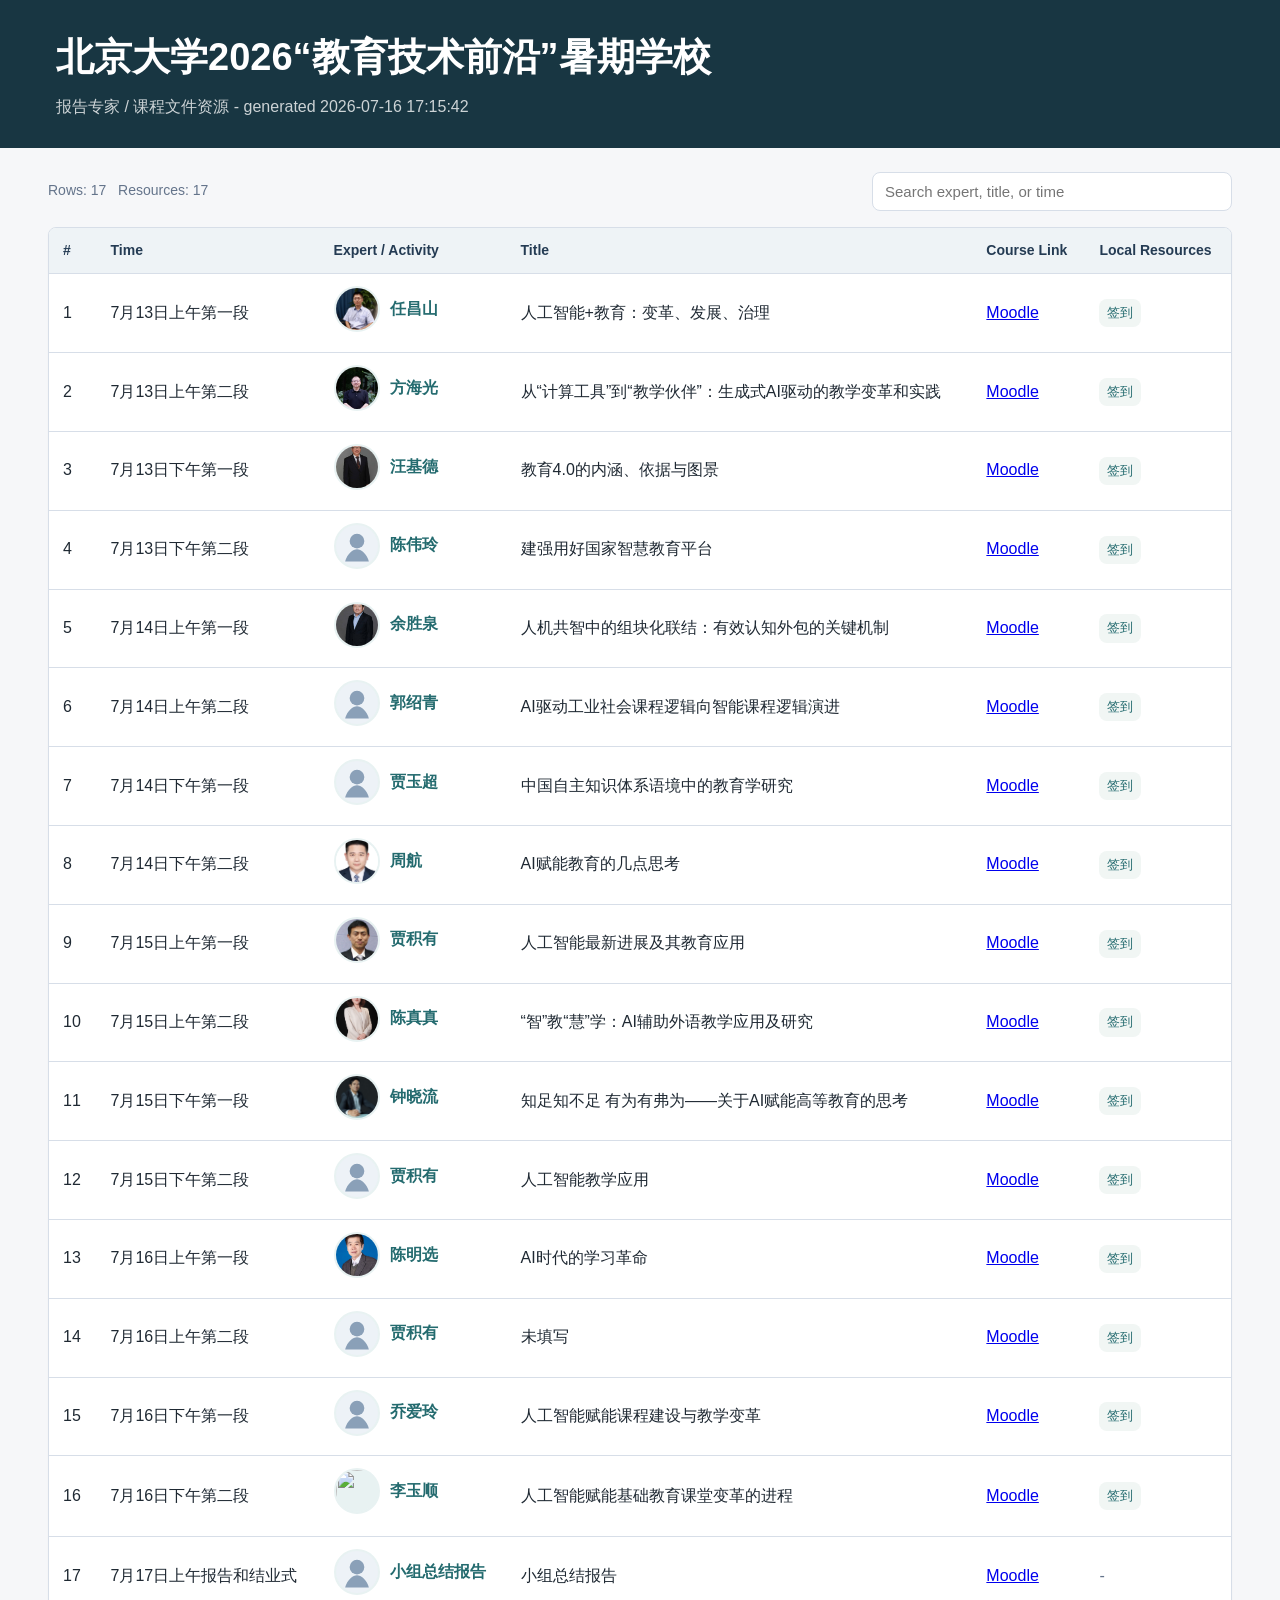
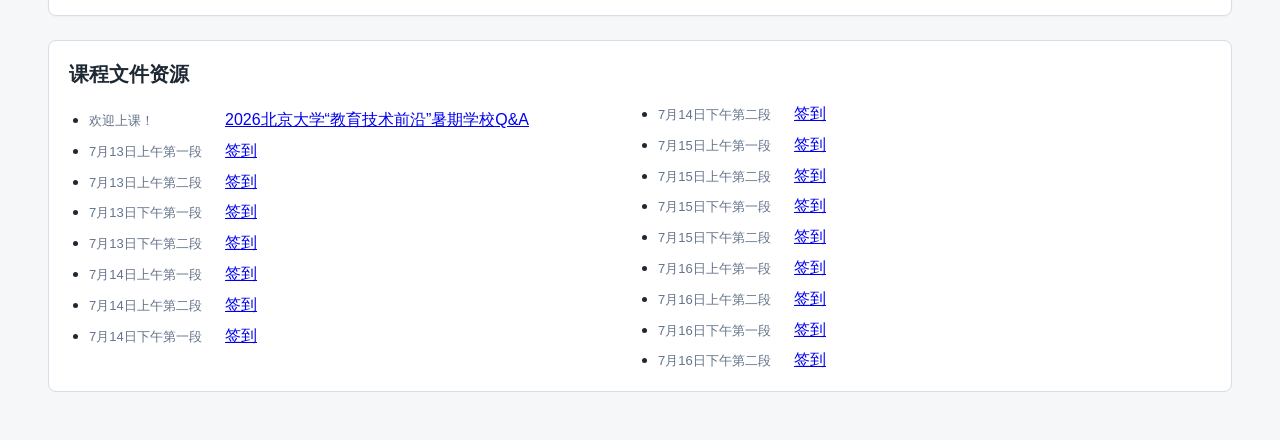
==== 报告时段整理.html @ 2e64af6a "initinit" ====
<!doctype html>
<html lang="zh-CN">
<head>
  <meta charset="utf-8">
  <meta name="viewport" content="width=device-width, initial-scale=1">
  <title>北京大学2026“教育技术前沿”暑期学校 - 报告专家</title>
  <style>
    :root {
      color-scheme: light;
      --bg: #f6f7f9;
      --panel: #ffffff;
      --text: #1f2933;
      --muted: #64748b;
      --line: #d7dee8;
      --accent: #246b6f;
      --accent-2: #8b5e34;
      --soft: #e8f2f2;
      --shadow: 0 16px 40px rgba(31, 41, 51, .12);
    }
    * { box-sizing: border-box; }
    body {
      margin: 0;
      background: var(--bg);
      color: var(--text);
      font-family: "Microsoft YaHei", "PingFang SC", "Segoe UI", Arial, sans-serif;
      line-height: 1.55;
    }
    header {
      background: #183642;
      color: white;
      padding: 28px clamp(18px, 5vw, 56px);
    }
    header h1 {
      margin: 0 0 8px;
      font-size: clamp(24px, 3vw, 38px);
      font-weight: 760;
      letter-spacing: 0;
    }
    header p {
      margin: 0;
      color: rgba(255,255,255,.78);
    }
    main {
      max-width: 1240px;
      margin: 0 auto;
      padding: 24px clamp(14px, 3vw, 28px) 48px;
    }
    .toolbar {
      display: flex;
      gap: 12px;
      align-items: center;
      justify-content: space-between;
      margin-bottom: 16px;
    }
    .summary {
      color: var(--muted);
      font-size: 14px;
    }
    .search {
      width: min(360px, 100%);
      border: 1px solid var(--line);
      border-radius: 8px;
      padding: 10px 12px;
      font-size: 15px;
      background: white;
    }
    .table-wrap {
      overflow-x: auto;
      background: var(--panel);
      border: 1px solid var(--line);
      border-radius: 8px;
      box-shadow: 0 1px 2px rgba(31,41,51,.04);
    }
    table {
      width: 100%;
      border-collapse: collapse;
      min-width: 980px;
    }
    th, td {
      border-bottom: 1px solid var(--line);
      padding: 12px 14px;
      text-align: left;
      vertical-align: middle;
    }
    th {
      background: #eef3f6;
      color: #243b53;
      font-size: 14px;
      font-weight: 700;
      position: sticky;
      top: 0;
      z-index: 1;
    }
    tr:last-child td { border-bottom: 0; }
    .expert-trigger {
      display: inline-flex;
      align-items: center;
      gap: 10px;
      border: 0;
      background: transparent;
      color: var(--accent);
      padding: 0;
      font: inherit;
      font-weight: 700;
      cursor: pointer;
    }
    .expert-trigger:hover span { text-decoration: underline; }
    .avatar {
      width: 46px;
      height: 46px;
      border-radius: 50%;
      object-fit: cover;
      border: 2px solid var(--soft);
      background: var(--soft);
      flex: 0 0 auto;
    }
    .resource-chip {
      display: inline-flex;
      align-items: center;
      min-height: 28px;
      margin: 2px 4px 2px 0;
      padding: 4px 8px;
      border-radius: 8px;
      background: #f1f6f4;
      color: var(--accent);
      text-decoration: none;
      font-size: 13px;
      white-space: nowrap;
    }
    .resource-chip:hover { text-decoration: underline; }
    .muted { color: var(--muted); }
    .resources {
      margin-top: 24px;
      background: var(--panel);
      border: 1px solid var(--line);
      border-radius: 8px;
      padding: 18px 20px;
    }
    .resources h2 {
      margin: 0 0 12px;
      font-size: 20px;
    }
    .resources ul {
      margin: 0;
      padding-left: 20px;
      columns: 2;
    }
    .resources li {
      break-inside: avoid;
      margin: 6px 0;
    }
    .resource-meta {
      display: inline-block;
      min-width: 128px;
      color: var(--muted);
      font-size: 13px;
      margin-right: 8px;
    }
    .resource-error {
      color: #b42318;
      margin-left: 8px;
      font-size: 12px;
    }
    .modal-backdrop {
      position: fixed;
      inset: 0;
      display: none;
      align-items: center;
      justify-content: center;
      padding: 20px;
      background: rgba(15, 23, 42, .5);
      z-index: 10;
    }
    .modal-backdrop.open { display: flex; }
    .modal {
      width: min(760px, 100%);
      max-height: min(760px, 90vh);
      overflow: auto;
      background: white;
      border-radius: 8px;
      box-shadow: var(--shadow);
    }
    .modal-head {
      display: flex;
      gap: 16px;
      align-items: center;
      padding: 20px;
      border-bottom: 1px solid var(--line);
    }
    .modal-head img {
      width: 88px;
      height: 88px;
      border-radius: 50%;
      object-fit: cover;
      background: var(--soft);
    }
    .modal-head h2 {
      margin: 0 0 4px;
      font-size: 24px;
    }
    .modal-head p {
      margin: 0;
      color: var(--muted);
    }
    .modal-body {
      padding: 20px;
    }
    .modal-body h3 {
      margin: 0 0 8px;
      font-size: 18px;
      color: var(--accent-2);
    }
    .modal-body p {
      margin: 0 0 14px;
      white-space: pre-wrap;
    }
    .close-btn {
      margin-left: auto;
      width: 38px;
      height: 38px;
      border: 1px solid var(--line);
      border-radius: 8px;
      background: white;
      cursor: pointer;
      font-size: 22px;
      line-height: 1;
    }
    @media (max-width: 760px) {
      .toolbar { align-items: stretch; flex-direction: column; }
      .resources ul { columns: 1; }
      .modal-head { align-items: flex-start; }
    }
  </style>
</head>
<body>
  <header>
    <h1>北京大学2026“教育技术前沿”暑期学校</h1>
    <p>报告专家 / 课程文件资源 - generated 2026-07-16 17:15:42</p>
  </header>
  <main>
    <div class="toolbar">
      <div class="summary">Rows: 17 &nbsp; Resources: 17</div>
      <input id="search" class="search" type="search" placeholder="Search expert, title, or time">
    </div>
    <div class="table-wrap">
      <table id="report-table">
        <thead>
          <tr>
            <th>#</th>
            <th>Time</th>
            <th>Expert / Activity</th>
            <th>Title</th>
            <th>Course Link</th>
            <th>Local Resources</th>
          </tr>
        </thead>
        <tbody>
<tr class="report-row">
<td>1</td>
<td>7月13日上午第一段</td>
<td><button class="expert-trigger" type="button" data-expert-id="row-1"><img class="avatar" src="assets/experts/expert-01-_(1).jpg" alt=""><span>任昌山</span></button></td>
<td>人工智能+教育：变革、发展、治理</td>
<td><a href="https://class.csiec.com/mod/page/view.php?id=535" target="_blank" rel="noreferrer">Moodle</a></td>
<td><a class="resource-chip" href="assets/resources/resource-586-%E7%AD%BE%E5%88%B0.png" download>签到</a></td>
</tr>
<tr class="report-row">
<td>2</td>
<td>7月13日上午第二段</td>
<td><button class="expert-trigger" type="button" data-expert-id="row-2"><img class="avatar" src="assets/experts/expert-02-_(1).jpg" alt=""><span>方海光</span></button></td>
<td>从“计算工具”到“教学伙伴”：生成式AI驱动的教学变革和实践</td>
<td><a href="https://class.csiec.com/mod/page/view.php?id=570" target="_blank" rel="noreferrer">Moodle</a></td>
<td><a class="resource-chip" href="assets/resources/resource-587-%E7%AD%BE%E5%88%B0.png" download>签到</a></td>
</tr>
<tr class="report-row">
<td>3</td>
<td>7月13日下午第一段</td>
<td><button class="expert-trigger" type="button" data-expert-id="row-3"><img class="avatar" src="assets/experts/expert-03-1.jpg" alt=""><span>汪基德</span></button></td>
<td>教育4.0的内涵、依据与图景</td>
<td><a href="https://class.csiec.com/mod/page/view.php?id=571" target="_blank" rel="noreferrer">Moodle</a></td>
<td><a class="resource-chip" href="assets/resources/resource-588-%E7%AD%BE%E5%88%B0.png" download>签到</a></td>
</tr>
<tr class="report-row">
<td>4</td>
<td>7月13日下午第二段</td>
<td><button class="expert-trigger" type="button" data-expert-id="row-4"><img class="avatar" src="assets/experts/placeholder.svg" alt=""><span>陈伟玲</span></button></td>
<td>建强用好国家智慧教育平台</td>
<td><a href="https://class.csiec.com/mod/page/view.php?id=572" target="_blank" rel="noreferrer">Moodle</a></td>
<td><a class="resource-chip" href="assets/resources/resource-589-%E7%AD%BE%E5%88%B0.png" download>签到</a></td>
</tr>
<tr class="report-row">
<td>5</td>
<td>7月14日上午第一段</td>
<td><button class="expert-trigger" type="button" data-expert-id="row-5"><img class="avatar" src="assets/experts/expert-05-_(1).jpg" alt=""><span>余胜泉</span></button></td>
<td>人机共智中的组块化联结：有效认知外包的关键机制</td>
<td><a href="https://class.csiec.com/mod/page/view.php?id=573" target="_blank" rel="noreferrer">Moodle</a></td>
<td><a class="resource-chip" href="assets/resources/resource-590-%E7%AD%BE%E5%88%B0.png" download>签到</a></td>
</tr>
<tr class="report-row">
<td>6</td>
<td>7月14日上午第二段</td>
<td><button class="expert-trigger" type="button" data-expert-id="row-6"><img class="avatar" src="assets/experts/placeholder.svg" alt=""><span>郭绍青</span></button></td>
<td>AI驱动工业社会课程逻辑向智能课程逻辑演进</td>
<td><a href="https://class.csiec.com/mod/page/view.php?id=574" target="_blank" rel="noreferrer">Moodle</a></td>
<td><a class="resource-chip" href="assets/resources/resource-591-%E7%AD%BE%E5%88%B0.png" download>签到</a></td>
</tr>
<tr class="report-row">
<td>7</td>
<td>7月14日下午第一段</td>
<td><button class="expert-trigger" type="button" data-expert-id="row-7"><img class="avatar" src="assets/experts/placeholder.svg" alt=""><span>贾玉超</span></button></td>
<td>中国自主知识体系语境中的教育学研究</td>
<td><a href="https://class.csiec.com/mod/page/view.php?id=575" target="_blank" rel="noreferrer">Moodle</a></td>
<td><a class="resource-chip" href="assets/resources/resource-592-%E7%AD%BE%E5%88%B0.png" download>签到</a></td>
</tr>
<tr class="report-row">
<td>8</td>
<td>7月14日下午第二段</td>
<td><button class="expert-trigger" type="button" data-expert-id="row-8"><img class="avatar" src="assets/experts/expert-08-_(1).jpg" alt=""><span>周航</span></button></td>
<td>AI赋能教育的几点思考</td>
<td><a href="https://class.csiec.com/mod/page/view.php?id=576" target="_blank" rel="noreferrer">Moodle</a></td>
<td><a class="resource-chip" href="assets/resources/resource-593-%E7%AD%BE%E5%88%B0.png" download>签到</a></td>
</tr>
<tr class="report-row">
<td>9</td>
<td>7月15日上午第一段</td>
<td><button class="expert-trigger" type="button" data-expert-id="row-9"><img class="avatar" src="assets/experts/expert-09-JiaJiyou2006.jpg" alt=""><span>贾积有</span></button></td>
<td>人工智能最新进展及其教育应用</td>
<td><a href="https://class.csiec.com/mod/page/view.php?id=577" target="_blank" rel="noreferrer">Moodle</a></td>
<td><a class="resource-chip" href="assets/resources/resource-594-%E7%AD%BE%E5%88%B0.png" download>签到</a></td>
</tr>
<tr class="report-row">
<td>10</td>
<td>7月15日上午第二段</td>
<td><button class="expert-trigger" type="button" data-expert-id="row-10"><img class="avatar" src="assets/experts/expert-10-_20260710192331_18922_159_(1).png" alt=""><span>陈真真</span></button></td>
<td>“智”教“慧”学：AI辅助外语教学应用及研究</td>
<td><a href="https://class.csiec.com/mod/page/view.php?id=578" target="_blank" rel="noreferrer">Moodle</a></td>
<td><a class="resource-chip" href="assets/resources/resource-595-%E7%AD%BE%E5%88%B0.png" download>签到</a></td>
</tr>
<tr class="report-row">
<td>11</td>
<td>7月15日下午第一段</td>
<td><button class="expert-trigger" type="button" data-expert-id="row-11"><img class="avatar" src="assets/experts/expert-11-_(1).jpg" alt=""><span>钟晓流</span></button></td>
<td>知足知不足 有为有弗为——关于AI赋能高等教育的思考</td>
<td><a href="https://class.csiec.com/mod/page/view.php?id=584" target="_blank" rel="noreferrer">Moodle</a></td>
<td><a class="resource-chip" href="assets/resources/resource-596-%E7%AD%BE%E5%88%B0.png" download>签到</a></td>
</tr>
<tr class="report-row">
<td>12</td>
<td>7月15日下午第二段</td>
<td><button class="expert-trigger" type="button" data-expert-id="row-12"><img class="avatar" src="assets/experts/placeholder.svg" alt=""><span>贾积有</span></button></td>
<td>人工智能教学应用</td>
<td><a href="https://class.csiec.com/mod/page/view.php?id=583" target="_blank" rel="noreferrer">Moodle</a></td>
<td><a class="resource-chip" href="assets/resources/resource-597-%E7%AD%BE%E5%88%B0.png" download>签到</a></td>
</tr>
<tr class="report-row">
<td>13</td>
<td>7月16日上午第一段</td>
<td><button class="expert-trigger" type="button" data-expert-id="row-13"><img class="avatar" src="assets/experts/expert-13-_(1).png" alt=""><span>陈明选</span></button></td>
<td>AI时代的学习革命</td>
<td><a href="https://class.csiec.com/mod/page/view.php?id=579" target="_blank" rel="noreferrer">Moodle</a></td>
<td><a class="resource-chip" href="assets/resources/resource-598-%E7%AD%BE%E5%88%B0.png" download>签到</a></td>
</tr>
<tr class="report-row">
<td>14</td>
<td>7月16日上午第二段</td>
<td><button class="expert-trigger" type="button" data-expert-id="row-14"><img class="avatar" src="assets/experts/placeholder.svg" alt=""><span>贾积有</span></button></td>
<td>未填写</td>
<td><a href="https://class.csiec.com/mod/page/view.php?id=582" target="_blank" rel="noreferrer">Moodle</a></td>
<td><a class="resource-chip" href="assets/resources/resource-599-%E7%AD%BE%E5%88%B0.png" download>签到</a></td>
</tr>
<tr class="report-row">
<td>15</td>
<td>7月16日下午第一段</td>
<td><button class="expert-trigger" type="button" data-expert-id="row-15"><img class="avatar" src="assets/experts/placeholder.svg" alt=""><span>乔爱玲</span></button></td>
<td>人工智能赋能课程建设与教学变革</td>
<td><a href="https://class.csiec.com/mod/page/view.php?id=581" target="_blank" rel="noreferrer">Moodle</a></td>
<td><a class="resource-chip" href="assets/resources/resource-600-%E7%AD%BE%E5%88%B0.png" download>签到</a></td>
</tr>
<tr class="report-row">
<td>16</td>
<td>7月16日下午第二段</td>
<td><button class="expert-trigger" type="button" data-expert-id="row-16"><img class="avatar" src="assets/experts/expert-16-_(1).jpg" alt=""><span>李玉顺</span></button></td>
<td>人工智能赋能基础教育课堂变革的进程</td>
<td><a href="https://class.csiec.com/mod/page/view.php?id=580" target="_blank" rel="noreferrer">Moodle</a></td>
<td><a class="resource-chip" href="assets/resources/resource-601-%E7%AD%BE%E5%88%B0.png" download>签到</a></td>
</tr>
<tr class="report-row">
<td>17</td>
<td>7月17日上午报告和结业式</td>
<td><button class="expert-trigger" type="button" data-expert-id="row-17"><img class="avatar" src="assets/experts/placeholder.svg" alt=""><span>小组总结报告</span></button></td>
<td>小组总结报告</td>
<td><a href="https://class.csiec.com/mod/forum/view.php?id=622" target="_blank" rel="noreferrer">Moodle</a></td>
<td><span class="muted">-</span></td>
</tr>

        </tbody>
      </table>
    </div>
    <section class="resources">
      <h2>课程文件资源</h2>
      <ul>
<li>
<span class="resource-meta">欢迎上课！</span><a href="assets/resources/resource-614-2026%E5%8C%97%E4%BA%AC%E5%A4%A7%E5%AD%A6%E2%80%9C%E6%95%99%E8%82%B2%E6%8A%80%E6%9C%AF%E5%89%8D%E6%B2%BF%E2%80%9D%E6%9A%91%E6%9C%9F%E5%AD%A6%E6%A0%A1QA.pdf" download>2026北京大学“教育技术前沿”暑期学校Q&amp;A</a></li>
<li>
<span class="resource-meta">7月13日上午第一段</span><a href="assets/resources/resource-586-%E7%AD%BE%E5%88%B0.png" download>签到</a></li>
<li>
<span class="resource-meta">7月13日上午第二段</span><a href="assets/resources/resource-587-%E7%AD%BE%E5%88%B0.png" download>签到</a></li>
<li>
<span class="resource-meta">7月13日下午第一段</span><a href="assets/resources/resource-588-%E7%AD%BE%E5%88%B0.png" download>签到</a></li>
<li>
<span class="resource-meta">7月13日下午第二段</span><a href="assets/resources/resource-589-%E7%AD%BE%E5%88%B0.png" download>签到</a></li>
<li>
<span class="resource-meta">7月14日上午第一段</span><a href="assets/resources/resource-590-%E7%AD%BE%E5%88%B0.png" download>签到</a></li>
<li>
<span class="resource-meta">7月14日上午第二段</span><a href="assets/resources/resource-591-%E7%AD%BE%E5%88%B0.png" download>签到</a></li>
<li>
<span class="resource-meta">7月14日下午第一段</span><a href="assets/resources/resource-592-%E7%AD%BE%E5%88%B0.png" download>签到</a></li>
<li>
<span class="resource-meta">7月14日下午第二段</span><a href="assets/resources/resource-593-%E7%AD%BE%E5%88%B0.png" download>签到</a></li>
<li>
<span class="resource-meta">7月15日上午第一段</span><a href="assets/resources/resource-594-%E7%AD%BE%E5%88%B0.png" download>签到</a></li>
<li>
<span class="resource-meta">7月15日上午第二段</span><a href="assets/resources/resource-595-%E7%AD%BE%E5%88%B0.png" download>签到</a></li>
<li>
<span class="resource-meta">7月15日下午第一段</span><a href="assets/resources/resource-596-%E7%AD%BE%E5%88%B0.png" download>签到</a></li>
<li>
<span class="resource-meta">7月15日下午第二段</span><a href="assets/resources/resource-597-%E7%AD%BE%E5%88%B0.png" download>签到</a></li>
<li>
<span class="resource-meta">7月16日上午第一段</span><a href="assets/resources/resource-598-%E7%AD%BE%E5%88%B0.png" download>签到</a></li>
<li>
<span class="resource-meta">7月16日上午第二段</span><a href="assets/resources/resource-599-%E7%AD%BE%E5%88%B0.png" download>签到</a></li>
<li>
<span class="resource-meta">7月16日下午第一段</span><a href="assets/resources/resource-600-%E7%AD%BE%E5%88%B0.png" download>签到</a></li>
<li>
<span class="resource-meta">7月16日下午第二段</span><a href="assets/resources/resource-601-%E7%AD%BE%E5%88%B0.png" download>签到</a></li>

      </ul>
    </section>
  </main>

  <div id="modal-backdrop" class="modal-backdrop" role="dialog" aria-modal="true" aria-labelledby="modal-name">
    <article class="modal">
      <div class="modal-head">
        <img id="modal-image" src="assets/experts/placeholder.svg" alt="">
        <div>
          <h2 id="modal-name"></h2>
          <p id="modal-time"></p>
        </div>
        <button id="modal-close" class="close-btn" type="button" aria-label="Close">&times;</button>
      </div>
      <div class="modal-body">
        <h3 id="modal-title"></h3>
        <h3>专家简介</h3>
        <p id="modal-intro"></p>
        <p><a id="modal-link" href="#" target="_blank" rel="noreferrer">Open in Moodle</a></p>
      </div>
    </article>
  </div>

  <script id="profiles-data" type="application/json">
{
    "row-17":  {
                   "expert":  "小组总结报告",
                   "title":  "小组总结报告",
                   "timeSlot":  "7月17日上午报告和结业式",
                   "intro":  "讨论区活动，未标注专家。",
                   "imageHref":  "assets/experts/placeholder.svg",
                   "pageUrl":  "https://class.csiec.com/mod/forum/view.php?id=622"
               },
    "row-7":  {
                  "expert":  "贾玉超",
                  "title":  "中国自主知识体系语境中的教育学研究",
                  "timeSlot":  "7月14日下午第一段",
                  "intro":  "贾玉超，国家开放大学教育学院教授，《中国远程教育》执行主编，中国教育学会教育理论刊物分会副秘书长，美国印第安纳大学（IUB）访问学者。主要从事教育基本理论、教育哲学与道德哲学领域的教学与研究。在《教育研究》《学术界》《光明日报》《中国教育报》等报刊发表多篇理论文章，出版学术专著《自我、他者与道德教育》。",
                  "imageHref":  "assets/experts/placeholder.svg",
                  "pageUrl":  "https://class.csiec.com/mod/page/view.php?id=575"
              },
    "row-9":  {
                  "expert":  "贾积有",
                  "title":  "人工智能最新进展及其教育应用",
                  "timeSlot":  "7月15日上午第一段",
                  "intro":  "贾积有，北京大学教育学院教育技术系教授、博士生导师、系主任；北京大学教育信息化国际研究中心主任。教育部新世纪优秀人才支持计划（2009）。德国慕尼黑工业大学教育学院（2015）和香港公开大学（2017）客座教授、香港教育大学访问教授（2023-2025）、德国柏林自由大学访问学者（1997、2013）、香港大学访问教授（2012）、韩国科学技术院KAIST访问教授（2007-08）、北大附中新馨学校兼职科学副校长（2025）。国家级线上线下混合式一流本科课程“教育与人工智能”负责人。 研究领域包括 教育技术学、人工智能教育应用、人工智能教育、计算机辅助语言教学、信息技术教育、科学教育、教育决策支持系统等。主持和参与十多项国内外重要科研项目。撰写或者主编汉语、英语、德语专著八本，在国内外重要期刊和国际重要会议等场合发表教学和科研论文150余篇。受邀150余次在国际和国内学术研讨会报告科研成果、在国培等全国和省市级教师培训会议上作报告。荣获十多次国际和国内教育和人工智能研究等领域的科研和教学奖项，包括2023年Emerald杰出论文奖、2016年全国第五届教育科学研究优秀成果一等奖等。",
                  "imageHref":  "assets/experts/expert-09-JiaJiyou2006.jpg",
                  "pageUrl":  "https://class.csiec.com/mod/page/view.php?id=577"
              },
    "row-14":  {
                   "expert":  "贾积有",
                   "title":  "未填写",
                   "timeSlot":  "7月16日上午第二段",
                   "intro":  "该页面未提供专家简介。",
                   "imageHref":  "assets/experts/placeholder.svg",
                   "pageUrl":  "https://class.csiec.com/mod/page/view.php?id=582"
               },
    "row-11":  {
                   "expert":  "钟晓流",
                   "title":  "知足知不足 有为有弗为——关于AI赋能高等教育的思考",
                   "timeSlot":  "7月15日下午第一段",
                   "intro":  "钟晓流，高级工程师 / 教授，现任清华大学《现代教育技术》杂志主编，清华大学深圳国际研究生院信息技术总监；中国教育技术协会副会长；他是我国教育信息化行业的知名专家和华南师范大学、福建师范大学等国内多所大学的特聘教授或校外研究生导师，擅长教育信息化工程项目建设的顶层设计。十几年来，钟教授作为智慧校园和信息化教学环境的总设计师，主持了清华大学、深圳大学城（清华大学深圳研究生院、北京大学深圳研究生院和哈工大深圳研究生院）、北京国家会计学院、中国资本学院、中国平安保险总公司平安大学、人民大会堂等重大项目的设计；作为首席专家，他主持了《智慧校园总体框架》、《多媒体教学环境技术要求》、《电子考场技术要求》、《信息化教学视听环境技术要求》和《智慧校园系统集成与大数据平台》等国家标准、行业标准或团体标准的研制工作。 报告内容： https://disk.pku.edu.cn/link/AA25650501298B4F1BA287AD562447C2CC",
                   "imageHref":  "assets/experts/expert-11-_(1).jpg",
                   "pageUrl":  "https://class.csiec.com/mod/page/view.php?id=584"
               },
    "row-16":  {
                   "expert":  "李玉顺",
                   "title":  "人工智能赋能基础教育课堂变革的进程",
                   "timeSlot":  "7月16日下午第二段",
                   "intro":  "李玉顺，北京师范大学教授、博士生导师。北京市人工智能与教育融合应用创新研究基地主任，北京师范大学教育学部慕课发展与教学创新研究实验室主任，中国教育技术协会中学教育信息化专业委员会理事长。 报告内容简介： 人工智能正深度嵌入基础教育课堂的底层逻辑，引发一场从 “ 工具辅助 ” 到 “ 内生重构 ” 的范式级变革。政策供给上，《教育强国建设规划纲要（ 2024—2035 年）》与《 “ 人工智能 + 教育 ” 行动计划》等文件明确指向 “ 从知识传授转向能力为本，加速实现大规模因材施教 ” ，这既是对新课程改革核心命题的回应，也为课堂数字化转型锚定了价值坐标。实践层面上，技术不再止步于教学环境的优化，而是逐步演化为重塑课堂结构的关键变量 —— 从单向传授走向人机协同的互动场域，从经验式教学走向数据驱动的精准支持。团队多年扎根一线课堂开展研究与实践，提出 “ 师生共进素养成长型课堂生态理论 ” ，以 “ 教学关系重构、课程内容结构化、学习活动高阶化 ” 为内核，推动课堂由知识本位向素养本位跃升。在此基础上，构建人机协同的课堂循证体系，使教研活动建立在多元化、多维度的循证数据之上，将课堂评价从 “ 主观判断 ” 引向 “ 证据支持 ” 。由此，人工智能赋能课堂变革呈现出双重逻辑：一是以智能技术融合激发教学活力，促进学习为中心高阶课堂生态发展，二是以课堂循证保障变革质量，促进课堂发展向优向上。两者交织共振，正推动基础教育课堂走向大规模、常态化、系统性高质量发展新时代。这不仅是技术赋能的结果，更是教育理念与治理机制协同进化的必然选择。",
                   "imageHref":  "assets/experts/expert-16-_(1).jpg",
                   "pageUrl":  "https://class.csiec.com/mod/page/view.php?id=580"
               },
    "row-3":  {
                  "expert":  "汪基德",
                  "title":  "教育4.0的内涵、依据与图景",
                  "timeSlot":  "7月13日下午第一段",
                  "intro":  "汪基德，河南大学教育学院，博士，二级教授，博士生导师。河南省“中原千人计划”领军人才，河南省优秀专家，教育部师范类专业认证专家，河南省教育信息化发展研究中心主任。兼任中国教育技术协会学术委员会委员、中国教育技术协会信息技术教育专业委员会副主任委员，政协河南省第十一、十二届委员。在《教育研究》《电化教育研究》等期刊发表论文 100 余篇；在科学出版社、中国社会科学出版社、高等教育出版社等出版专著与教材 13 部；主持完成国家级、省部级项目 15 项；获得省部级以上教学科研奖励 10 余项。曾任教育部教育技术学专业教学指导委员会委员、河南省教育学会教育技术专业委员会理事长、河南省教育学类教学指导委员会副主任委员兼秘书长、河南大学教育科学学院院长。 报告内容简介： 教育4.0是人工智能与教育深度融合后的新型教育范式，其本质并非简单技术叠加，而是育人逻辑、学习逻辑与治理逻辑的整体性转型。研究系统梳理了教育4.0的概念缘起与内涵，指出其以人的全面发展为价值内核，以人机协同为基本方式，以虚实融合为组织形态，推动教育从知识传授转向核心素养培育，从标准化批量培养转向个性化精准育人。在此基础上，从社会发展规律、技术支撑条件及国内外实践探索三个维度论证了教育4.0的必然性与可行性。未来教育图景呈现六大特征：目标上回归以人为本、全面发展；空间上构建虚实交融的泛在学习场域；教学上实现人机协同的精准育人；治理上走向数据驱动的智慧治理；教师角色回归真正的“灵魂工程师”；教育属性回归公益与开放共享。",
                  "imageHref":  "assets/experts/expert-03-1.jpg",
                  "pageUrl":  "https://class.csiec.com/mod/page/view.php?id=571"
              },
    "row-12":  {
                   "expert":  "贾积有",
                   "title":  "人工智能教学应用",
                   "timeSlot":  "7月15日下午第二段",
                   "intro":  "该页面未提供专家简介。",
                   "imageHref":  "assets/experts/placeholder.svg",
                   "pageUrl":  "https://class.csiec.com/mod/page/view.php?id=583"
               },
    "row-6":  {
                  "expert":  "郭绍青",
                  "title":  "AI驱动工业社会课程逻辑向智能课程逻辑演进",
                  "timeSlot":  "7月14日上午第二段",
                  "intro":  "郭绍青，西北师范大学教育技术学院，教授，博士生导师。教育部教育信息化战略研究基地（西北）主任，甘肃省教育数字化重点实验室主任。开展教育数字化理论与发展战略、技术支持的教师专业发展、大数据分析技术、人工智能教育应用等方向的研究工作。获得甘肃省拨尖领军人才、获得国际学术组织SITE（Society for Information Technology \u0026 Teacher Education）学会的数字公平杰出贡献奖。 教育部教育数字化专家咨询委员会总体组委员，教育部高等学校教学指导委员会教育技术与人工智能专业教学指导分委员会委员，教育部教师队伍建设专家指导委员会中学教师培养分委会委员，教育部第八届科学技术委员会委员，中国教育技术协会智能教育专业委员会副主任委员等。",
                  "imageHref":  "assets/experts/placeholder.svg",
                  "pageUrl":  "https://class.csiec.com/mod/page/view.php?id=574"
              },
    "row-8":  {
                  "expert":  "周航",
                  "title":  "AI赋能教育的几点思考",
                  "timeSlot":  "7月14日下午第二段",
                  "intro":  "周航，市教委教育信息化处副处长，曾任基础教育二处副处长，数字教育中心总工程师，北京市“互联网+基础教育”专班负责人，中学高级教师，主持多项市级信息化建设重点项目和工程，参与多个全国、市级教育信息化规划及重点科研课题研究工作。 报告内容简介： 本次讲座从政策、变革、措施三个维度，系统探讨了 AI 赋能教育的思考。首先，通过梳理国际、国家及北京市各级“ AI+ 教育”政策，明确了以 AI 重塑教育、推进数字化转型、普及全民人工智能素养的战略方向。提出 AI 将重构教育的底层范式，打破传统标准化教学，实现规模化因材施教，并构建“人 + 智能体 + 环境”多元育人场景，其核心在于培育教育新质生产力、助推教育公平和高质量。指出算力与数据供给薄弱、应用零散、创新场景不足、安全监管缺位及区域发展失衡等短板。随后，依托“新域新质”理论，将教育划分为三大新域，并针对学前、基础教育、职教、高教等不同学段梳理了变革路径。最后，推出了北京“ 43344 ”发展框架，围绕全民数字素养培育、自研教育大模型、优质教育数据集、多元 AI 教学场景、新型教育服务供给五大重点工程，致力于打造安全普惠、协同开放的智慧教育生态。 报告内容： https://disk.pku.edu.cn/link/AA498281A8BBE34B56915D11EE1940A424",
                  "imageHref":  "assets/experts/expert-08-_(1).jpg",
                  "pageUrl":  "https://class.csiec.com/mod/page/view.php?id=576"
              },
    "row-10":  {
                   "expert":  "陈真真",
                   "title":  "“智”教“慧”学：AI辅助外语教学应用及研究",
                   "timeSlot":  "7月15日上午第二段",
                   "intro":  "陈真真，北京邮电大学教授，北京大学博士。国家级一流本科课程《公众英语表达与沟通》课程负责人，北京市青年教学名师。现任人文学院副院长，语言教学国家级实验教学示范中心副主任，北京市高教学会大学英语研究分会常务理事。主要研究方向为智能技术辅助语言学习、二语写作、翻译与国际传播等，在《外语界》、 Language Learning \u0026 Technology 等发表国内外论文 30 余篇，主持教育部人文社科项目等课题多项。曾获国家级一流本科课程、教育部首批课程思政示范课程教学团队及教学名师、北京高校优质本科课程负责人，北京市教学成果奖二等奖等奖项。 报告内容简介： 本报告聚焦“人工智能 + 教育”背景下的高校外语教学改革，以人工智能在外语教学中的应用为案例，介绍人工智能技术在词汇学习、写作、口语等技能习得，以及在备课、评价反馈等方面的应用，同时结合最新研究成果，为开展相关领域的教学实践和研究提供参考。",
                   "imageHref":  "assets/experts/expert-10-_20260710192331_18922_159_(1).png",
                   "pageUrl":  "https://class.csiec.com/mod/page/view.php?id=578"
               },
    "row-4":  {
                  "expert":  "陈伟玲",
                  "title":  "建强用好国家智慧教育平台",
                  "timeSlot":  "7月13日下午第二段",
                  "intro":  "陈伟玲，教育部教育技术与资源发展中心（中央电化教育馆）副主任，长期从事教育信息化、教育数字化工作，参与国家中小学云平台、国家智慧教育公共服务平台的建设和推进的组织实施。 报告内容简介： 2022年教育数字化战略行动实施以来，国家智慧教育平台的建设背景、进展和成效。",
                  "imageHref":  "assets/experts/placeholder.svg",
                  "pageUrl":  "https://class.csiec.com/mod/page/view.php?id=572"
              },
    "row-1":  {
                  "expert":  "任昌山",
                  "title":  "人工智能+教育：变革、发展、治理",
                  "timeSlot":  "7月13日上午第一段",
                  "intro":  "任昌山，教育部科学技术与信息化司教育信息化与网络安全处处长，北京大学教育学院教育领导与管理专业2026届博士。",
                  "imageHref":  "assets/experts/expert-01-_(1).jpg",
                  "pageUrl":  "https://class.csiec.com/mod/page/view.php?id=535"
              },
    "row-5":  {
                  "expert":  "余胜泉",
                  "title":  "人机共智中的组块化联结：有效认知外包的关键机制",
                  "timeSlot":  "7月14日上午第一段",
                  "intro":  "余胜泉，北京师范大学京师特聘教授、博士生导师，北京师范大学未来教育高精尖创新中心执行主任、“移动学习”教育部-中国移动联合实验室主任。兼任国家基础教育信息化教学指导委员会副主任、教育部智慧教育试点示范专家委员会委员、北京市首届中小学人工智能教育工作专家委员会副主任、北京市西城区人民政府资政顾问、宁夏回族自治区教育专家委员会咨询委员、中国教育学会学术委员会委员、中国教育发展战略学会学术委员会委员等学术职务。 主持国家重点研发计划、教育部哲学社会科学重大项目、国家语委重大项目、自然科学基金等各类项目100多项，在各类学术杂志与会议上发表学术论文300多篇，获授权专利23个，提出“学习元”、“认知外包”等原创性标识概念；主编教育科学出版社义务教育《信息科技》教材、浙江少儿出版社《我是AI设计师》系列教材，出版教师培训教材《人工智能教育探索丛书》（一套七本）、本科生教材《教育软件设计》等，出版《推进信息时代教育发展与变革的战略与政策》、《泛在学习的资源组织模型及其关键技术研究——学习元的理念、技术和应用》、《互联网+教育：未来学校》等学术著作，组织开发智慧学伴、木铎智能教师、“听课本”智慧教研、EPBL项目化教学、“好双师”开放辅导、三余阅读、问题解决能力测评、学习元学习社区、4A网络教学平台等多个规模化应用的系统，研发的学习元资源模型成为正式ISO国际标准（ISO/IEC 23126:2021）。 报告内容简介： 在人工智能逐步嵌入人类认知活动的背景下，如何通过组块化机制在内部智能与外部智能之间建立有效联结，仍是一个有待进一步澄清的问题。本文认为当前人类的认知已经呈现出“内部认知网络-外部认知组块”的双元互动结构，认知并非只存在于大脑内部，而是由内部认知结构与外部认知资源共同构成的开放性复合系统，具有功能分工、动态调节、语义维持、认知增益、双向监控等显著特征。有效的认知外包并不简单取决于外部智能系统的能力水平，而更依赖于内部认知网络与外部认知组块之间在结构、语义与功能等层面的持续性耦合程度。内外平衡的有效认知外包具有发展性意义，可以实现主体认知能力的持续提升，长期处于失衡状态的认知外包，才是造成认知能力退步的根本原因。在此背景下，教育工作的重心需要做出调整，不能再一味侧重强化 “知识传授体系”，而是要转向打造 “主体发展体系”，构建内外认知联结与平衡的复合认知结构。",
                  "imageHref":  "assets/experts/expert-05-_(1).jpg",
                  "pageUrl":  "https://class.csiec.com/mod/page/view.php?id=573"
              },
    "row-15":  {
                   "expert":  "乔爱玲",
                   "title":  "人工智能赋能课程建设与教学变革",
                   "timeSlot":  "7月16日下午第一段",
                   "intro":  "乔爱玲，教授，博士生导师，首都师范大学教务处副处长兼任未来教师学院副院长，教育部课程思政教学名师，北京市青年教学名师，担任中国高等教育学会学习科学研究分会常务理事、中国教育技术协会全国游戏专委会副理事长、 北京市高等教育学会教育信息技术研究分会副理事长，首都师范大学教学指导委员会委员等。入选“北京市高等学校高层次人才——青年拔尖人才培育计划”。主持全国教育科学规划、教育部人文社科、北京教育科学规划重点课题，出版专著和教材八部，发表论文80余篇。主讲课程入选教育部课程思政示范课程和北京市优秀教材课件，本人荣获教育部在线教育智慧教学之星、北京市优质课程、优秀教材课件、优秀教案、北京市信息化优秀案例等。 课程内容简介： 讲座围绕人工智能赋能课程建设与教育变革展开，首先梳理人工智能在基础教育领域的政策背景，然后分析AI在课程教学中的具体应用场景与相关技术。接着探讨基于数据驱动的差异化教学设计方法与策略，最后通过实际案例展示AI赋能基础教育教学的实践效果。讲座旨在帮助教育工作者理解并运用人工智能技术，推动课程教学创新与变革。",
                   "imageHref":  "assets/experts/placeholder.svg",
                   "pageUrl":  "https://class.csiec.com/mod/page/view.php?id=581"
               },
    "row-2":  {
                  "expert":  "方海光",
                  "title":  "从“计算工具”到“教学伙伴”：生成式AI驱动的教学变革和实践",
                  "timeSlot":  "7月13日上午第二段",
                  "intro":  "方海光，首都师范大学教育学院教授、博导，北京师范大学兼职教授，北京市教育大数据协同创新研究基地主任，教育部数学教育技术应用与创新研究中心主任，中国电子教育学会青少年教育专委会主任，中国教育技术协会智能数学教学专委会副主任，教育部“基于教学改革、融合信息技术的新型教与学模式实验区”核心专家，教育部“智慧教育示范区”核心专家，“十四五”国家重点研发计划“智慧教育”核心专家，教育部教育信息化专家，北京市中小学人工智能教育专委会专家指导组委员，北京师范大学智慧学习研究院智慧学习首席研究员，首都师范大学远程教育研究所所长，数字化学习实验室主任，美国密歇根州立大学访问学者，挪威奥斯陆大学学院访问学者等。研究领域：人工智能教育，教育大数据，教育机器人，数学教育技术，未来学校，教师培训等。 报告内容简介： 本报告探讨了生成式人工智能（GAI）爆发背景下，教育教学所面临的范式转移、核心理论与实践路径。数智化时代使传统以知识传授为核心的体系面临前所未有的挑战，个人的成功更加取决于思维能力和创新素养。在此背景下，技术定位正从冰冷的“计算工具”转变为具备温度的“教学伙伴”。 报告核心提出了“人机协同教育理论”。该理论主张打破传统“人主导-机器工具”的二元模式，重塑“师-生-机”三元课堂的共生系统。在该结构中，教师作为“教育设计师”，从繁琐的重复讲授中解脱，聚焦于学生的情感激励、探究设计与价值观塑造；智能体则作为专属的“脚手架与数字大脑”，依托知识图谱和多模态实时生成能力，为学生提供规模化的个性化支持；学生则通过与智能体进行“苏格拉底式”启发对话，成为主动探索者。 在实践与应用层面，报告详细描绘了智能体演进图谱，并分享了多学科（如数学坐标平移、语文飞花令、历史角色演绎等）的具体落地案例。同时，报告介绍了如何通过提示词框架（Role-Objective-Logic-Example）精准定制学科智能体。最后，报告展望了基于生成式AI的课堂分析新做法，展示了如何利用大语言模型从依赖经验的“黑盒模式”迈向多源数据驱动的深度语义理解与透明评价，从而全面赋能教师专业发展。报告强调，未来的教育不是机器替代人，而是人机深度协作、共生发展的全新数智化生态。 报告内容： https://disk.pku.edu.cn/link/AA0C515D9532DD4374B38239D86F1AE16A",
                  "imageHref":  "assets/experts/expert-02-_(1).jpg",
                  "pageUrl":  "https://class.csiec.com/mod/page/view.php?id=570"
              },
    "row-13":  {
                   "expert":  "陈明选",
                   "title":  "AI时代的学习革命",
                   "timeSlot":  "7月16日上午第一段",
                   "intro":  "江南大学原师范学院、教育学院、人文学院院长，二级教授、博导，江苏省教学名师。曾长期担任教育部教育技术学教学指导委员会副主任委员，教育部基础教育课程与教材专家工作委员会委员，教育部基础教育课标审定专家委会委员。现任教育部五老报告团专家，中国教育技术协会信息技术教育专业委员会副主任委员，中国教育技术协会学术委员会委员，中国互联网协会智慧教育工作委员会特聘顾问，江苏教师教育教学指导理科委员会主任委员等。曾获国家、部省、厅教学科研成果奖 31 项，主持国家、省部项目二十余项，发表高水平论文 140 余篇，出版著作 15 部；主持国家首批一流专业、新文科项目，主持国家精品课程 2 门。主要研究方向：数字教育 理论与实践 、课程与教学设计、人工智能教育应用等。 报告内容： https://disk.pku.edu.cn/link/AAAABF9A86E9C74FEEA03DFC4650E0D39D",
                   "imageHref":  "assets/experts/expert-13-_(1).png",
                   "pageUrl":  "https://class.csiec.com/mod/page/view.php?id=579"
               }
}
  </script>
  <script>
    const profiles = JSON.parse(document.getElementById('profiles-data').textContent);
    const backdrop = document.getElementById('modal-backdrop');
    const closeBtn = document.getElementById('modal-close');
    const search = document.getElementById('search');

    function openProfile(id) {
      const profile = profiles[id];
      if (!profile) return;
      document.getElementById('modal-image').src = profile.imageHref || 'assets/experts/placeholder.svg';
      document.getElementById('modal-name').textContent = profile.expert || '';
      document.getElementById('modal-time').textContent = profile.timeSlot || '';
      document.getElementById('modal-title').textContent = profile.title || '';
      document.getElementById('modal-intro').textContent = profile.intro || '';
      document.getElementById('modal-link').href = profile.pageUrl || '#';
      backdrop.classList.add('open');
    }

    document.querySelectorAll('[data-expert-id]').forEach((button) => {
      button.addEventListener('click', () => openProfile(button.dataset.expertId));
    });

    closeBtn.addEventListener('click', () => backdrop.classList.remove('open'));
    backdrop.addEventListener('click', (event) => {
      if (event.target === backdrop) backdrop.classList.remove('open');
    });
    document.addEventListener('keydown', (event) => {
      if (event.key === 'Escape') backdrop.classList.remove('open');
    });

    search.addEventListener('input', () => {
      const value = search.value.trim().toLowerCase();
      document.querySelectorAll('#report-table tbody tr').forEach((row) => {
        row.style.display = row.textContent.toLowerCase().includes(value) ? '' : 'none';
      });
    });
  </script>
</body>
</html>
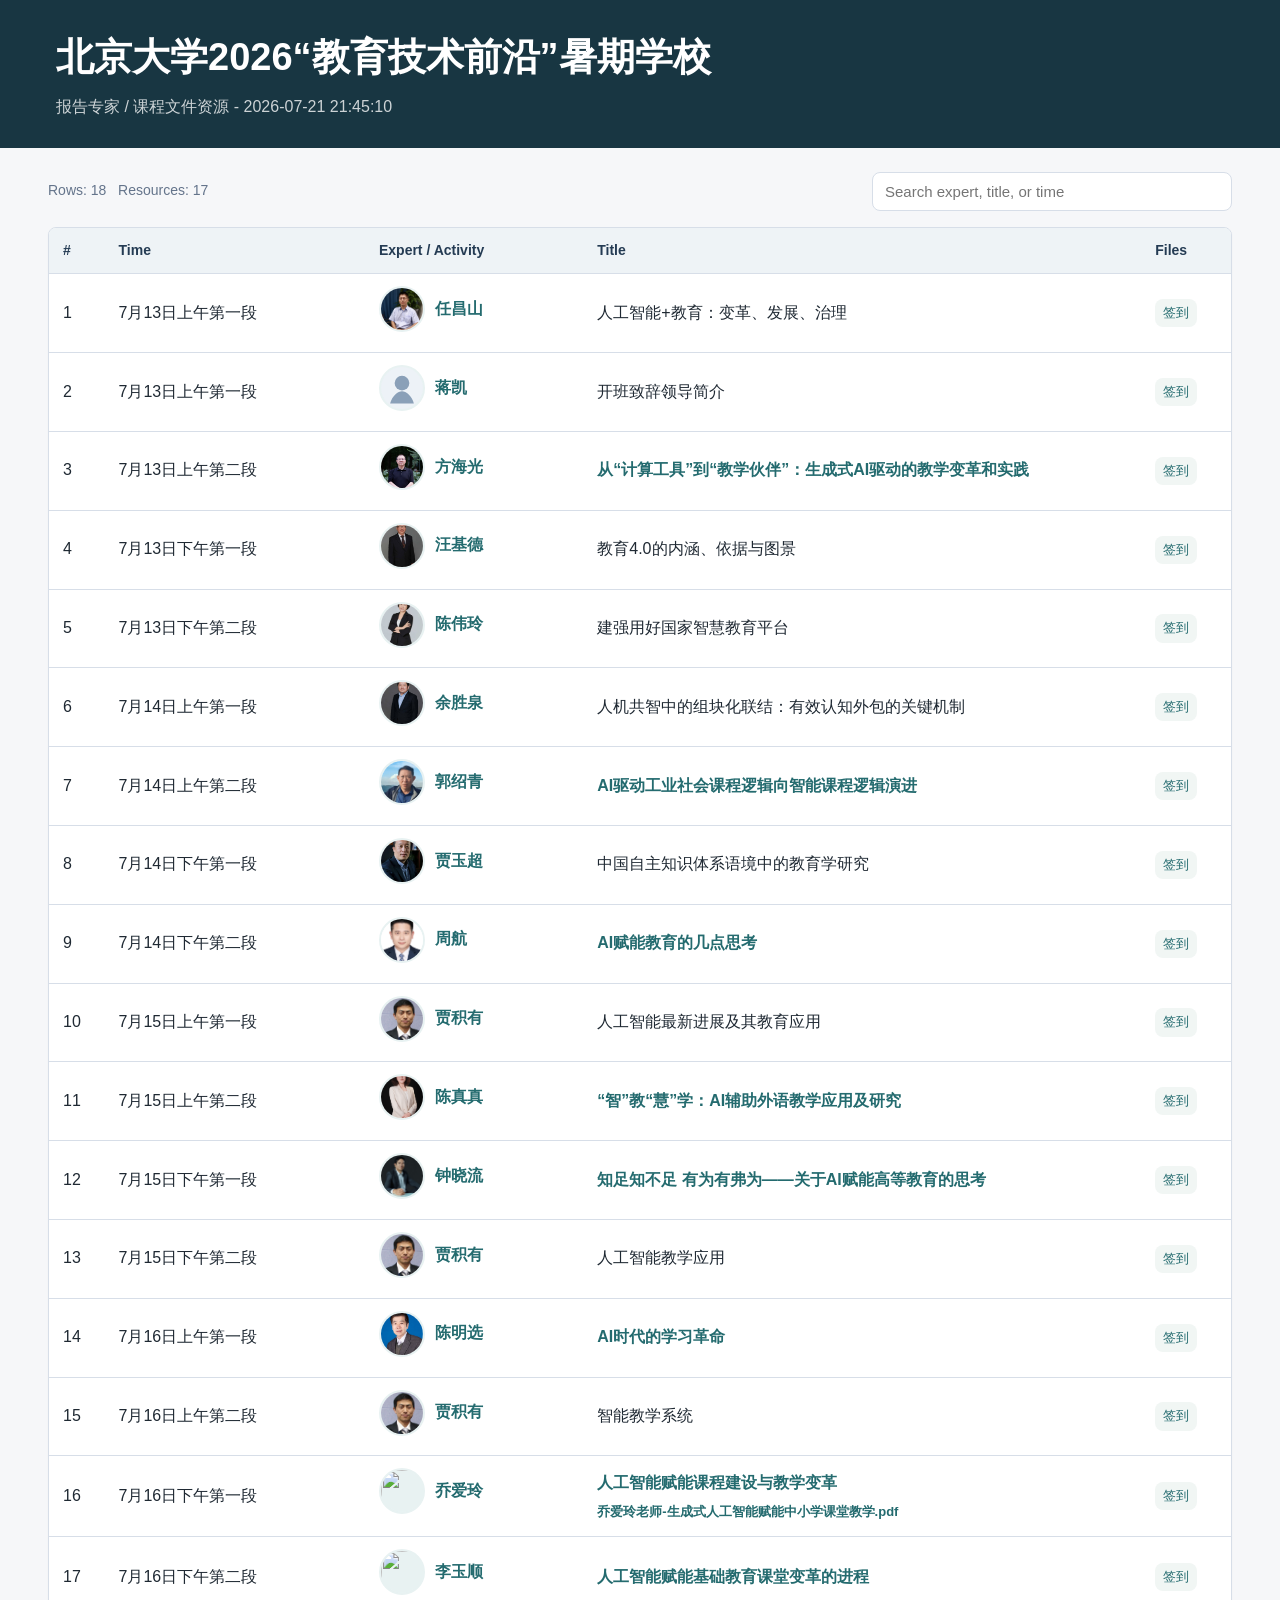
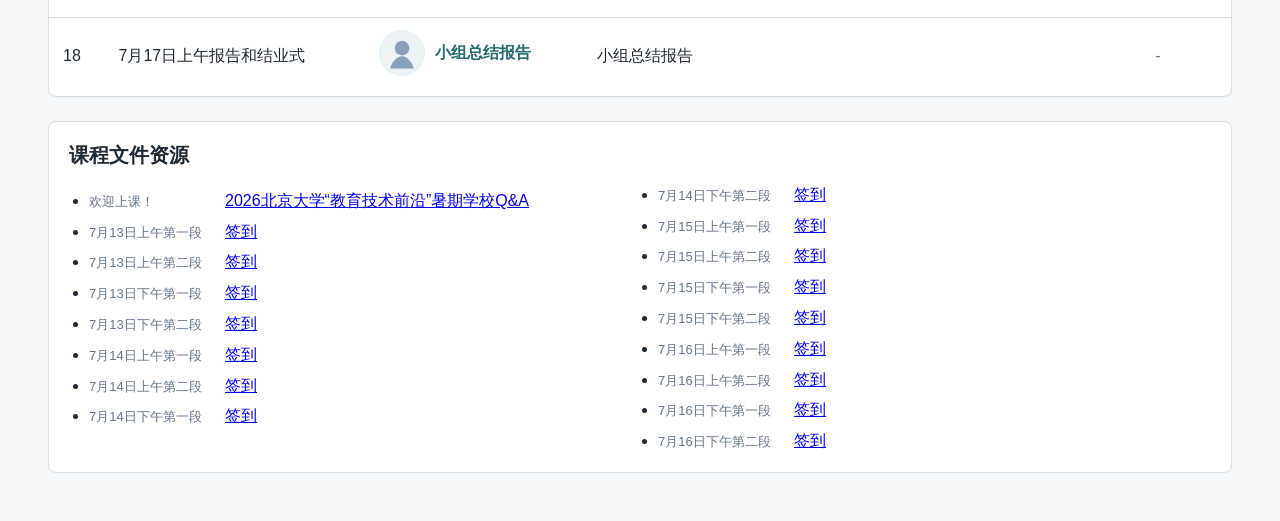
==== commit dfa81049: "修改" ====
--- a/报告时段整理.html
+++ b/报告时段整理.html
@@ -128,6 +128,25 @@
       white-space: nowrap;
     }
     .resource-chip:hover { text-decoration: underline; }
+    .title-pdf-link {
+      color: var(--accent);
+      font-weight: 700;
+      text-decoration: none;
+    }
+    .title-pdf-link:hover { text-decoration: underline; }
+    .title-pdf-list {
+      display: flex;
+      flex-direction: column;
+      gap: 4px;
+      margin-top: 6px;
+      font-size: 13px;
+    }
+    .inline-link {
+      display: inline-flex;
+      margin: 4px 8px 0 0;
+      color: var(--accent);
+      font-weight: 700;
+    }
     .muted { color: var(--muted); }
     .resources {
       margin-top: 24px;
@@ -213,6 +232,14 @@
     .modal-body p {
       margin: 0 0 14px;
       white-space: pre-wrap;
+    }
+    .intro-content p {
+      margin: 0 0 16px;
+    }
+    .intro-content strong {
+      display: inline-block;
+      margin-bottom: 4px;
+      color: var(--accent-2);
     }
     .close-btn {
       margin-left: auto;
@@ -235,11 +262,11 @@
 <body>
   <header>
     <h1>北京大学2026“教育技术前沿”暑期学校</h1>
-    <p>报告专家 / 课程文件资源 - generated 2026-07-16 17:15:42</p>
+    <p>报告专家 / 课程文件资源 - 2026-07-21 21:45:10</p>
   </header>
   <main>
     <div class="toolbar">
-      <div class="summary">Rows: 17 &nbsp; Resources: 17</div>
+      <div class="summary">Rows: 18 &nbsp; Resources: 17</div>
       <input id="search" class="search" type="search" placeholder="Search expert, title, or time">
     </div>
     <div class="table-wrap">
@@ -250,8 +277,7 @@
             <th>Time</th>
             <th>Expert / Activity</th>
             <th>Title</th>
-            <th>Course Link</th>
-            <th>Local Resources</th>
+            <th>Files</th>
           </tr>
         </thead>
         <tbody>
@@ -259,136 +285,126 @@
 <td>1</td>
 <td>7月13日上午第一段</td>
 <td><button class="expert-trigger" type="button" data-expert-id="row-1"><img class="avatar" src="assets/experts/expert-01-_(1).jpg" alt=""><span>任昌山</span></button></td>
-<td>人工智能+教育：变革、发展、治理</td>
-<td><a href="https://class.csiec.com/mod/page/view.php?id=535" target="_blank" rel="noreferrer">Moodle</a></td>
+<td class="title-cell">人工智能+教育：变革、发展、治理</td>
 <td><a class="resource-chip" href="assets/resources/resource-586-%E7%AD%BE%E5%88%B0.png" download>签到</a></td>
 </tr>
 <tr class="report-row">
 <td>2</td>
+<td>7月13日上午第一段</td>
+<td><button class="expert-trigger" type="button" data-expert-id="row-2"><img class="avatar" src="assets/experts/placeholder.svg" alt=""><span>蒋凯</span></button></td>
+<td class="title-cell">开班致辞领导简介</td>
+<td><a class="resource-chip" href="assets/resources/resource-586-%E7%AD%BE%E5%88%B0.png" download>签到</a></td>
+</tr>
+<tr class="report-row">
+<td>3</td>
 <td>7月13日上午第二段</td>
-<td><button class="expert-trigger" type="button" data-expert-id="row-2"><img class="avatar" src="assets/experts/expert-02-_(1).jpg" alt=""><span>方海光</span></button></td>
-<td>从“计算工具”到“教学伙伴”：生成式AI驱动的教学变革和实践</td>
-<td><a href="https://class.csiec.com/mod/page/view.php?id=570" target="_blank" rel="noreferrer">Moodle</a></td>
+<td><button class="expert-trigger" type="button" data-expert-id="row-3"><img class="avatar" src="assets/experts/expert-03-_(1).jpg" alt=""><span>方海光</span></button></td>
+<td class="title-cell"><a class="title-pdf-link" href="assets/resources/%E6%96%B9%E6%B5%B7%E5%85%89%20%E4%BB%8E%E2%80%9C%E8%AE%A1%E7%AE%97%E5%B7%A5%E5%85%B7%E2%80%9D%E5%88%B0%E2%80%9C%E6%95%99%E5%AD%A6%E4%BC%99%E4%BC%B4%E2%80%9D%EF%BC%9A%E7%94%9F%E6%88%90%E5%BC%8FAI%E9%A9%B1.pdf" download>从“计算工具”到“教学伙伴”：生成式AI驱动的教学变革和实践</a></td>
 <td><a class="resource-chip" href="assets/resources/resource-587-%E7%AD%BE%E5%88%B0.png" download>签到</a></td>
 </tr>
 <tr class="report-row">
-<td>3</td>
+<td>4</td>
 <td>7月13日下午第一段</td>
-<td><button class="expert-trigger" type="button" data-expert-id="row-3"><img class="avatar" src="assets/experts/expert-03-1.jpg" alt=""><span>汪基德</span></button></td>
-<td>教育4.0的内涵、依据与图景</td>
-<td><a href="https://class.csiec.com/mod/page/view.php?id=571" target="_blank" rel="noreferrer">Moodle</a></td>
+<td><button class="expert-trigger" type="button" data-expert-id="row-4"><img class="avatar" src="assets/experts/expert-04-1.jpg" alt=""><span>汪基德</span></button></td>
+<td class="title-cell">教育4.0的内涵、依据与图景</td>
 <td><a class="resource-chip" href="assets/resources/resource-588-%E7%AD%BE%E5%88%B0.png" download>签到</a></td>
 </tr>
 <tr class="report-row">
-<td>4</td>
+<td>5</td>
 <td>7月13日下午第二段</td>
-<td><button class="expert-trigger" type="button" data-expert-id="row-4"><img class="avatar" src="assets/experts/placeholder.svg" alt=""><span>陈伟玲</span></button></td>
-<td>建强用好国家智慧教育平台</td>
-<td><a href="https://class.csiec.com/mod/page/view.php?id=572" target="_blank" rel="noreferrer">Moodle</a></td>
+<td><button class="expert-trigger" type="button" data-expert-id="row-5"><img class="avatar" src="assets/experts/expert-05-_(1).jpg" alt=""><span>陈伟玲</span></button></td>
+<td class="title-cell">建强用好国家智慧教育平台</td>
 <td><a class="resource-chip" href="assets/resources/resource-589-%E7%AD%BE%E5%88%B0.png" download>签到</a></td>
 </tr>
 <tr class="report-row">
-<td>5</td>
+<td>6</td>
 <td>7月14日上午第一段</td>
-<td><button class="expert-trigger" type="button" data-expert-id="row-5"><img class="avatar" src="assets/experts/expert-05-_(1).jpg" alt=""><span>余胜泉</span></button></td>
-<td>人机共智中的组块化联结：有效认知外包的关键机制</td>
-<td><a href="https://class.csiec.com/mod/page/view.php?id=573" target="_blank" rel="noreferrer">Moodle</a></td>
+<td><button class="expert-trigger" type="button" data-expert-id="row-6"><img class="avatar" src="assets/experts/expert-06-_(1).jpg" alt=""><span>余胜泉</span></button></td>
+<td class="title-cell">人机共智中的组块化联结：有效认知外包的关键机制</td>
 <td><a class="resource-chip" href="assets/resources/resource-590-%E7%AD%BE%E5%88%B0.png" download>签到</a></td>
 </tr>
 <tr class="report-row">
-<td>6</td>
+<td>7</td>
 <td>7月14日上午第二段</td>
-<td><button class="expert-trigger" type="button" data-expert-id="row-6"><img class="avatar" src="assets/experts/placeholder.svg" alt=""><span>郭绍青</span></button></td>
-<td>AI驱动工业社会课程逻辑向智能课程逻辑演进</td>
-<td><a href="https://class.csiec.com/mod/page/view.php?id=574" target="_blank" rel="noreferrer">Moodle</a></td>
+<td><button class="expert-trigger" type="button" data-expert-id="row-7"><img class="avatar" src="assets/experts/expert-07-_(1).jpg" alt=""><span>郭绍青</span></button></td>
+<td class="title-cell"><a class="title-pdf-link" href="assets/resources/%E9%83%AD%E7%BB%8D%E9%9D%92%20AI%E9%A9%B1%E5%8A%A8%E5%B7%A5%E4%B8%9A%E7%A4%BE%E4%BC%9A%E8%AF%BE%E7%A8%8B%E9%80%BB%E8%BE%91%E5%90%91%E6%99%BA%E8%83%BD%E8%AF%BE%E7%A8%8B%E9%80%BB%E8%BE%91%E6%BC%94%E8%BF%9B.pdf" download>AI驱动工业社会课程逻辑向智能课程逻辑演进</a></td>
 <td><a class="resource-chip" href="assets/resources/resource-591-%E7%AD%BE%E5%88%B0.png" download>签到</a></td>
 </tr>
 <tr class="report-row">
-<td>7</td>
+<td>8</td>
 <td>7月14日下午第一段</td>
-<td><button class="expert-trigger" type="button" data-expert-id="row-7"><img class="avatar" src="assets/experts/placeholder.svg" alt=""><span>贾玉超</span></button></td>
-<td>中国自主知识体系语境中的教育学研究</td>
-<td><a href="https://class.csiec.com/mod/page/view.php?id=575" target="_blank" rel="noreferrer">Moodle</a></td>
+<td><button class="expert-trigger" type="button" data-expert-id="row-8"><img class="avatar" src="assets/experts/expert-08-_(1).jpg" alt=""><span>贾玉超</span></button></td>
+<td class="title-cell">中国自主知识体系语境中的教育学研究</td>
 <td><a class="resource-chip" href="assets/resources/resource-592-%E7%AD%BE%E5%88%B0.png" download>签到</a></td>
 </tr>
 <tr class="report-row">
-<td>8</td>
+<td>9</td>
 <td>7月14日下午第二段</td>
-<td><button class="expert-trigger" type="button" data-expert-id="row-8"><img class="avatar" src="assets/experts/expert-08-_(1).jpg" alt=""><span>周航</span></button></td>
-<td>AI赋能教育的几点思考</td>
-<td><a href="https://class.csiec.com/mod/page/view.php?id=576" target="_blank" rel="noreferrer">Moodle</a></td>
+<td><button class="expert-trigger" type="button" data-expert-id="row-9"><img class="avatar" src="assets/experts/expert-09-_(1).jpg" alt=""><span>周航</span></button></td>
+<td class="title-cell"><a class="title-pdf-link" href="assets/resources/%E5%91%A8%E8%88%AA%20AI%E8%B5%8B%E8%83%BD%E6%95%99%E8%82%B2%E7%9A%84%E5%87%A0%E7%82%B9%E6%80%9D%E8%80%83.pdf" download>AI赋能教育的几点思考</a></td>
 <td><a class="resource-chip" href="assets/resources/resource-593-%E7%AD%BE%E5%88%B0.png" download>签到</a></td>
 </tr>
 <tr class="report-row">
-<td>9</td>
+<td>10</td>
 <td>7月15日上午第一段</td>
-<td><button class="expert-trigger" type="button" data-expert-id="row-9"><img class="avatar" src="assets/experts/expert-09-JiaJiyou2006.jpg" alt=""><span>贾积有</span></button></td>
-<td>人工智能最新进展及其教育应用</td>
-<td><a href="https://class.csiec.com/mod/page/view.php?id=577" target="_blank" rel="noreferrer">Moodle</a></td>
+<td><button class="expert-trigger" type="button" data-expert-id="row-10"><img class="avatar" src="assets/experts/expert-10-JiaJiyou2006.jpg" alt=""><span>贾积有</span></button></td>
+<td class="title-cell">人工智能最新进展及其教育应用</td>
 <td><a class="resource-chip" href="assets/resources/resource-594-%E7%AD%BE%E5%88%B0.png" download>签到</a></td>
 </tr>
 <tr class="report-row">
-<td>10</td>
+<td>11</td>
 <td>7月15日上午第二段</td>
-<td><button class="expert-trigger" type="button" data-expert-id="row-10"><img class="avatar" src="assets/experts/expert-10-_20260710192331_18922_159_(1).png" alt=""><span>陈真真</span></button></td>
-<td>“智”教“慧”学：AI辅助外语教学应用及研究</td>
-<td><a href="https://class.csiec.com/mod/page/view.php?id=578" target="_blank" rel="noreferrer">Moodle</a></td>
+<td><button class="expert-trigger" type="button" data-expert-id="row-11"><img class="avatar" src="assets/experts/expert-11-_20260710192331_18922_159_(1).png" alt=""><span>陈真真</span></button></td>
+<td class="title-cell"><a class="title-pdf-link" href="assets/resources/%E9%99%88%E7%9C%9F%E7%9C%9F%2020260715%20%E5%8C%97%E5%A4%A7%E6%9A%91%E6%9C%9F%E5%AD%A6%E6%A0%A1.pdf" download>“智”教“慧”学：AI辅助外语教学应用及研究</a></td>
 <td><a class="resource-chip" href="assets/resources/resource-595-%E7%AD%BE%E5%88%B0.png" download>签到</a></td>
 </tr>
 <tr class="report-row">
-<td>11</td>
+<td>12</td>
 <td>7月15日下午第一段</td>
-<td><button class="expert-trigger" type="button" data-expert-id="row-11"><img class="avatar" src="assets/experts/expert-11-_(1).jpg" alt=""><span>钟晓流</span></button></td>
-<td>知足知不足 有为有弗为——关于AI赋能高等教育的思考</td>
-<td><a href="https://class.csiec.com/mod/page/view.php?id=584" target="_blank" rel="noreferrer">Moodle</a></td>
+<td><button class="expert-trigger" type="button" data-expert-id="row-12"><img class="avatar" src="assets/experts/expert-12-_(1).jpg" alt=""><span>钟晓流</span></button></td>
+<td class="title-cell"><a class="title-pdf-link" href="assets/resources/%E9%92%9F%E6%99%93%E6%B5%81%20%E7%9F%A5%E8%B6%B3%E7%9F%A5%E4%B8%8D%E8%B6%B3%20%20%E6%9C%89%E4%B8%BA%E6%9C%89%E5%BC%97%E4%B8%BA.pdf" download>知足知不足 有为有弗为——关于AI赋能高等教育的思考</a></td>
 <td><a class="resource-chip" href="assets/resources/resource-596-%E7%AD%BE%E5%88%B0.png" download>签到</a></td>
 </tr>
 <tr class="report-row">
-<td>12</td>
+<td>13</td>
 <td>7月15日下午第二段</td>
-<td><button class="expert-trigger" type="button" data-expert-id="row-12"><img class="avatar" src="assets/experts/placeholder.svg" alt=""><span>贾积有</span></button></td>
-<td>人工智能教学应用</td>
-<td><a href="https://class.csiec.com/mod/page/view.php?id=583" target="_blank" rel="noreferrer">Moodle</a></td>
+<td><button class="expert-trigger" type="button" data-expert-id="row-13"><img class="avatar" src="assets/experts/expert-10-JiaJiyou2006.jpg" alt=""><span>贾积有</span></button></td>
+<td class="title-cell">人工智能教学应用</td>
 <td><a class="resource-chip" href="assets/resources/resource-597-%E7%AD%BE%E5%88%B0.png" download>签到</a></td>
 </tr>
 <tr class="report-row">
-<td>13</td>
+<td>14</td>
 <td>7月16日上午第一段</td>
-<td><button class="expert-trigger" type="button" data-expert-id="row-13"><img class="avatar" src="assets/experts/expert-13-_(1).png" alt=""><span>陈明选</span></button></td>
-<td>AI时代的学习革命</td>
-<td><a href="https://class.csiec.com/mod/page/view.php?id=579" target="_blank" rel="noreferrer">Moodle</a></td>
+<td><button class="expert-trigger" type="button" data-expert-id="row-14"><img class="avatar" src="assets/experts/expert-14-_(1).png" alt=""><span>陈明选</span></button></td>
+<td class="title-cell"><a class="title-pdf-link" href="assets/resources/%E9%99%88%E6%98%8E%E9%80%89%20AI%E6%97%B6%E4%BB%A3%E7%9A%84%E5%AD%A6%E4%B9%A0%E9%9D%A9%E5%91%BD.pdf" download>AI时代的学习革命</a></td>
 <td><a class="resource-chip" href="assets/resources/resource-598-%E7%AD%BE%E5%88%B0.png" download>签到</a></td>
 </tr>
 <tr class="report-row">
-<td>14</td>
+<td>15</td>
 <td>7月16日上午第二段</td>
-<td><button class="expert-trigger" type="button" data-expert-id="row-14"><img class="avatar" src="assets/experts/placeholder.svg" alt=""><span>贾积有</span></button></td>
-<td>未填写</td>
-<td><a href="https://class.csiec.com/mod/page/view.php?id=582" target="_blank" rel="noreferrer">Moodle</a></td>
+<td><button class="expert-trigger" type="button" data-expert-id="row-15"><img class="avatar" src="assets/experts/expert-10-JiaJiyou2006.jpg" alt=""><span>贾积有</span></button></td>
+<td class="title-cell">智能教学系统</td>
 <td><a class="resource-chip" href="assets/resources/resource-599-%E7%AD%BE%E5%88%B0.png" download>签到</a></td>
 </tr>
 <tr class="report-row">
-<td>15</td>
+<td>16</td>
 <td>7月16日下午第一段</td>
-<td><button class="expert-trigger" type="button" data-expert-id="row-15"><img class="avatar" src="assets/experts/placeholder.svg" alt=""><span>乔爱玲</span></button></td>
-<td>人工智能赋能课程建设与教学变革</td>
-<td><a href="https://class.csiec.com/mod/page/view.php?id=581" target="_blank" rel="noreferrer">Moodle</a></td>
+<td><button class="expert-trigger" type="button" data-expert-id="row-16"><img class="avatar" src="assets/experts/expert-16-_(1).jpg" alt=""><span>乔爱玲</span></button></td>
+<td class="title-cell"><a class="title-pdf-link" href="assets/resources/%E4%B9%94%E7%88%B1%E7%8E%B2%E8%80%81%E5%B8%88-%E4%BA%BA%E5%B7%A5%E6%99%BA%E8%83%BD%E8%B5%8B%E8%83%BD%E8%AF%BE%E7%A8%8B%E5%BB%BA%E8%AE%BE%E4%B8%8E%E6%95%99%E5%AD%A6%E5%8F%98%E9%9D%A9.pdf" download>人工智能赋能课程建设与教学变革</a><div class="title-pdf-list"><a class="title-pdf-link" href="assets/resources/%E4%B9%94%E7%88%B1%E7%8E%B2%E8%80%81%E5%B8%88-%E7%94%9F%E6%88%90%E5%BC%8F%E4%BA%BA%E5%B7%A5%E6%99%BA%E8%83%BD%E8%B5%8B%E8%83%BD%E4%B8%AD%E5%B0%8F%E5%AD%A6%E8%AF%BE%E5%A0%82%E6%95%99%E5%AD%A6.pdf" download>乔爱玲老师-生成式人工智能赋能中小学课堂教学.pdf</a></div></td>
 <td><a class="resource-chip" href="assets/resources/resource-600-%E7%AD%BE%E5%88%B0.png" download>签到</a></td>
 </tr>
 <tr class="report-row">
-<td>16</td>
+<td>17</td>
 <td>7月16日下午第二段</td>
-<td><button class="expert-trigger" type="button" data-expert-id="row-16"><img class="avatar" src="assets/experts/expert-16-_(1).jpg" alt=""><span>李玉顺</span></button></td>
-<td>人工智能赋能基础教育课堂变革的进程</td>
-<td><a href="https://class.csiec.com/mod/page/view.php?id=580" target="_blank" rel="noreferrer">Moodle</a></td>
+<td><button class="expert-trigger" type="button" data-expert-id="row-17"><img class="avatar" src="assets/experts/expert-17-_(1).jpg" alt=""><span>李玉顺</span></button></td>
+<td class="title-cell"><a class="title-pdf-link" href="assets/resources/%E6%9D%8E%E7%8E%89%E9%A1%BA%20%E4%BA%BA%E5%B7%A5%E6%99%BA%E8%83%BD%E8%B5%8B%E8%83%BD%E5%9F%BA%E7%A1%80%E6%95%99%E8%82%B2%E8%AF%BE%E5%A0%82%E5%8F%98%E9%9D%A9%E7%9A%84%E8%BF%9B%E7%A8%8B.pdf" download>人工智能赋能基础教育课堂变革的进程</a></td>
 <td><a class="resource-chip" href="assets/resources/resource-601-%E7%AD%BE%E5%88%B0.png" download>签到</a></td>
 </tr>
 <tr class="report-row">
-<td>17</td>
+<td>18</td>
 <td>7月17日上午报告和结业式</td>
-<td><button class="expert-trigger" type="button" data-expert-id="row-17"><img class="avatar" src="assets/experts/placeholder.svg" alt=""><span>小组总结报告</span></button></td>
-<td>小组总结报告</td>
-<td><a href="https://class.csiec.com/mod/forum/view.php?id=622" target="_blank" rel="noreferrer">Moodle</a></td>
+<td><button class="expert-trigger" type="button" data-expert-id="row-18"><img class="avatar" src="assets/experts/placeholder.svg" alt=""><span>小组总结报告</span></button></td>
+<td class="title-cell">小组总结报告</td>
 <td><span class="muted">-</span></td>
 </tr>
 
@@ -450,7 +466,7 @@
       <div class="modal-body">
         <h3 id="modal-title"></h3>
         <h3>专家简介</h3>
-        <p id="modal-intro"></p>
+        <div id="modal-intro" class="intro-content"></div>
         <p><a id="modal-link" href="#" target="_blank" rel="noreferrer">Open in Moodle</a></p>
       </div>
     </article>
@@ -459,140 +475,148 @@
   <script id="profiles-data" type="application/json">
 {
     "row-17":  {
-                   "expert":  "小组总结报告",
-                   "title":  "小组总结报告",
-                   "timeSlot":  "7月17日上午报告和结业式",
-                   "intro":  "讨论区活动，未标注专家。",
-                   "imageHref":  "assets/experts/placeholder.svg",
-                   "pageUrl":  "https://class.csiec.com/mod/forum/view.php?id=622"
+                   "expert":  "李玉顺",
+                   "title":  "人工智能赋能基础教育课堂变革的进程",
+                   "timeSlot":  "7月16日下午第二段",
+                   "introHtml":  "\u003cp\u003e李玉顺，北京师范大学教授、博士生导师。北京市人工智能与教育融合应用创新研究基地主任，北京师范大学教育学部慕课发展与教学创新研究实验室主任，中国教育技术协会中学教育信息化专业委员会理事长。\u003c/p\u003e\u003cp\u003e\u003cstrong\u003e报告内容简介\u003c/strong\u003e\u003cbr\u003e人工智能正深度嵌入基础教育课堂的底层逻辑，引发一场从 “ 工具辅助 ” 到 “ 内生重构 ” 的范式级变革。政策供给上，《教育强国建设规划纲要（ 2024—2035 年）》与《 “ 人工智能 + 教育 ” 行动计划》等文件明确指向 “ 从知识传授转向能力为本，加速实现大规模因材施教 ” ，这既是对新课程改革核心命题的回应，也为课堂数字化转型锚定了价值坐标。实践层面上，技术不再止步于教学环境的优化，而是逐步演化为重塑课堂结构的关键变量 —— 从单向传授走向人机协同的互动场域，从经验式教学走向数据驱动的精准支持。团队多年扎根一线课堂开展研究与实践，提出 “ 师生共进素养成长型课堂生态理论 ” ，以 “ 教学关系重构、课程内容结构化、学习活动高阶化 ” 为内核，推动课堂由知识本位向素养本位跃升。在此基础上，构建人机协同的课堂循证体系，使教研活动建立在多元化、多维度的循证数据之上，将课堂评价从 “ 主观判断 ” 引向 “ 证据支持 ” 。由此，人工智能赋能课堂变革呈现出双重逻辑：一是以智能技术融合激发教学活力，促进学习为中心高阶课堂生态发展，二是以课堂循证保障变革质量，促进课堂发展向优向上。两者交织共振，正推动基础教育课堂走向大规模、常态化、系统性高质量发展新时代。这不仅是技术赋能的结果，更是教育理念与治理机制协同进化的必然选择。\u003c/p\u003e",
+                   "imageHref":  "assets/experts/expert-17-_(1).jpg",
+                   "pageUrl":  "https://class.csiec.com/mod/page/view.php?id=580"
                },
     "row-7":  {
+                  "expert":  "郭绍青",
+                  "title":  "AI驱动工业社会课程逻辑向智能课程逻辑演进",
+                  "timeSlot":  "7月14日上午第二段",
+                  "introHtml":  "\u003cp\u003e郭绍青，西北师范大学教育技术学院，教授，博士生导师。教育部教育信息化战略研究基地（西北）主任，甘肃省教育数字化重点实验室主任。开展教育数字化理论与发展战略、技术支持的教师专业发展、大数据分析技术、人工智能教育应用等方向的研究工作。获得甘肃省拨尖领军人才、获得国际学术组织SITE（Society for Information Technology \u0026amp; Teacher Education）学会的数字公平杰出贡献奖。 教育部教育数字化专家咨询委员会总体组委员，教育部高等学校教学指导委员会教育技术与人工智能专业教学指导分委员会委员，教育部教师队伍建设专家指导委员会中学教师培养分委会委员，教育部第八届科学技术委员会委员，中国教育技术协会智能教育专业委员会副主任委员等。\u003c/p\u003e\u003cp\u003e\u003cstrong\u003e报告内容简介\u003c/strong\u003e\u003cbr\u003e系统梳理了工业社会课程构成要素与逻辑关系，以此为研究起点，采用课程经典文献梳理、概念分析以及聚类分析等方法，抽取并识别课程构成要素及其层级与隶属关系。研究在工业社会课程构成要素框架基础上，提出了教育智能体新要素产生及要素整合的观点，系统阐述了AI驱动课程逻辑重构的主要内容与实现路径，并揭示了教育智能体、专家教学智慧、课程全流程伴随评价对课程要素渗透、变革与解构、流程再造的作用机制。\u003c/p\u003e",
+                  "imageHref":  "assets/experts/expert-07-_(1).jpg",
+                  "pageUrl":  "https://class.csiec.com/mod/page/view.php?id=574"
+              },
+    "row-9":  {
+                  "expert":  "周航",
+                  "title":  "AI赋能教育的几点思考",
+                  "timeSlot":  "7月14日下午第二段",
+                  "introHtml":  "\u003cp\u003e周航，市教委教育信息化处副处长，曾任基础教育二处副处长，数字教育中心总工程师，北京市“互联网+基础教育”专班负责人，中学高级教师，主持多项市级信息化建设重点项目和工程，参与多个全国、市级教育信息化规划及重点科研课题研究工作。\u003c/p\u003e\u003cp\u003e\u003cstrong\u003e报告内容简介\u003c/strong\u003e\u003cbr\u003e本次讲座从政策、变革、措施三个维度，系统探讨了 AI 赋能教育的思考。首先，通过梳理国际、国家及北京市各级“ AI+ 教育”政策，明确了以 AI 重塑教育、推进数字化转型、普及全民人工智能素养的战略方向。提出 AI 将重构教育的底层范式，打破传统标准化教学，实现规模化因材施教，并构建“人 + 智能体 + 环境”多元育人场景，其核心在于培育教育新质生产力、助推教育公平和高质量。指出算力与数据供给薄弱、应用零散、创新场景不足、安全监管缺位及区域发展失衡等短板。随后，依托“新域新质”理论，将教育划分为三大新域，并针对学前、基础教育、职教、高教等不同学段梳理了变革路径。最后，推出了北京“ 43344 ”发展框架，围绕全民数字素养培育、自研教育大模型、优质教育数据集、多元 AI 教学场景、新型教育服务供给五大重点工程，致力于打造安全普惠、协同开放的智慧教育生态。\u003c/p\u003e",
+                  "imageHref":  "assets/experts/expert-09-_(1).jpg",
+                  "pageUrl":  "https://class.csiec.com/mod/page/view.php?id=576"
+              },
+    "row-14":  {
+                   "expert":  "陈明选",
+                   "title":  "AI时代的学习革命",
+                   "timeSlot":  "7月16日上午第一段",
+                   "introHtml":  "\u003cp\u003e江南大学原师范学院、教育学院、人文学院院长，二级教授、博导，江苏省教学名师。曾长期担任教育部教育技术学教学指导委员会副主任委员，教育部基础教育课程与教材专家工作委员会委员，教育部基础教育课标审定专家委会委员。现任教育部五老报告团专家，中国教育技术协会信息技术教育专业委员会副主任委员，中国教育技术协会学术委员会委员，中国互联网协会智慧教育工作委员会特聘顾问，江苏教师教育教学指导理科委员会主任委员等。曾获国家、部省、厅教学科研成果奖 31 项，主持国家、省部项目二十余项，发表高水平论文 140 余篇，出版著作 15 部；主持国家首批一流专业、新文科项目，主持国家精品课程 2 门。主要研究方向：数字教育 理论与实践 、课程与教学设计、人工智能教育应用等。\u003c/p\u003e",
+                   "imageHref":  "assets/experts/expert-14-_(1).png",
+                   "pageUrl":  "https://class.csiec.com/mod/page/view.php?id=579"
+               },
+    "row-11":  {
+                   "expert":  "陈真真",
+                   "title":  "“智”教“慧”学：AI辅助外语教学应用及研究",
+                   "timeSlot":  "7月15日上午第二段",
+                   "introHtml":  "\u003cp\u003e陈真真，北京邮电大学教授，北京大学博士。国家级一流本科课程《公众英语表达与沟通》课程负责人，北京市青年教学名师。现任人文学院副院长，语言教学国家级实验教学示范中心副主任，北京市高教学会大学英语研究分会常务理事。主要研究方向为智能技术辅助语言学习、二语写作、翻译与国际传播等，在《外语界》、 Language Learning \u0026amp; Technology 等发表国内外论文 30 余篇，主持教育部人文社科项目等课题多项。曾获国家级一流本科课程、教育部首批课程思政示范课程教学团队及教学名师、北京高校优质本科课程负责人，北京市教学成果奖二等奖等奖项。\u003c/p\u003e\u003cp\u003e\u003cstrong\u003e报告内容简介\u003c/strong\u003e\u003cbr\u003e本报告聚焦“人工智能 + 教育”背景下的高校外语教学改革，以人工智能在外语教学中的应用为案例，介绍人工智能技术在词汇学习、写作、口语等技能习得，以及在备课、评价反馈等方面的应用，同时结合最新研究成果，为开展相关领域的教学实践和研究提供参考。\u003c/p\u003e",
+                   "imageHref":  "assets/experts/expert-11-_20260710192331_18922_159_(1).png",
+                   "pageUrl":  "https://class.csiec.com/mod/page/view.php?id=578"
+               },
+    "row-16":  {
+                   "expert":  "乔爱玲",
+                   "title":  "人工智能赋能课程建设与教学变革",
+                   "timeSlot":  "7月16日下午第一段",
+                   "introHtml":  "\u003cp\u003e乔爱玲，教授，博士生导师，首都师范大学教务处副处长兼任未来教师学院副院长，教育部课程思政教学名师，北京市青年教学名师，担任中国高等教育学会学习科学研究分会常务理事、中国教育技术协会全国游戏专委会副理事长、 北京市高等教育学会教育信息技术研究分会副理事长，首都师范大学教学指导委员会委员等。入选“北京市高等学校高层次人才——青年拔尖人才培育计划”。主持全国教育科学规划、教育部人文社科、北京教育科学规划重点课题，出版专著和教材八部，发表论文80余篇。主讲课程入选教育部课程思政示范课程和北京市优秀教材课件，本人荣获教育部在线教育智慧教学之星、北京市优质课程、优秀教材课件、优秀教案、北京市信息化优秀案例等。\u003c/p\u003e\u003cp\u003e\u003cstrong\u003e课程内容简介\u003c/strong\u003e\u003cbr\u003e讲座围绕人工智能赋能课程建设与教育变革展开，首先梳理人工智能在基础教育领域的政策背景，然后分析AI在课程教学中的具体应用场景与相关技术。接着探讨基于数据驱动的差异化教学设计方法与策略，最后通过实际案例展示AI赋能基础教育教学的实践效果。讲座旨在帮助教育工作者理解并运用人工智能技术，推动课程教学创新与变革。\u003c/p\u003e",
+                   "imageHref":  "assets/experts/expert-16-_(1).jpg",
+                   "pageUrl":  "https://class.csiec.com/mod/page/view.php?id=581"
+               },
+    "row-3":  {
+                  "expert":  "方海光",
+                  "title":  "从“计算工具”到“教学伙伴”：生成式AI驱动的教学变革和实践",
+                  "timeSlot":  "7月13日上午第二段",
+                  "introHtml":  "\u003cp\u003e方海光，首都师范大学教育学院教授、博导，北京师范大学兼职教授，北京市教育大数据协同创新研究基地主任，教育部数学教育技术应用与创新研究中心主任，中国电子教育学会青少年教育专委会主任，中国教育技术协会智能数学教学专委会副主任，教育部“基于教学改革、融合信息技术的新型教与学模式实验区”核心专家，教育部“智慧教育示范区”核心专家，“十四五”国家重点研发计划“智慧教育”核心专家，教育部教育信息化专家，北京市中小学人工智能教育专委会专家指导组委员，北京师范大学智慧学习研究院智慧学习首席研究员，首都师范大学远程教育研究所所长，数字化学习实验室主任，美国密歇根州立大学访问学者，挪威奥斯陆大学学院访问学者等。研究领域：人工智能教育，教育大数据，教育机器人，数学教育技术，未来学校，教师培训等。\u003c/p\u003e\u003cp\u003e\u003cstrong\u003e报告内容简介\u003c/strong\u003e\u003cbr\u003e本报告探讨了生成式人工智能（GAI）爆发背景下，教育教学所面临的范式转移、核心理论与实践路径。数智化时代使传统以知识传授为核心的体系面临前所未有的挑战，个人的成功更加取决于思维能力和创新素养。在此背景下，技术定位正从冰冷的“计算工具”转变为具备温度的“教学伙伴”。 报告核心提出了“人机协同教育理论”。该理论主张打破传统“人主导-机器工具”的二元模式，重塑“师-生-机”三元课堂的共生系统。在该结构中，教师作为“教育设计师”，从繁琐的重复讲授中解脱，聚焦于学生的情感激励、探究设计与价值观塑造；智能体则作为专属的“脚手架与数字大脑”，依托知识图谱和多模态实时生成能力，为学生提供规模化的个性化支持；学生则通过与智能体进行“苏格拉底式”启发对话，成为主动探索者。 在实践与应用层面，报告详细描绘了智能体演进图谱，并分享了多学科（如数学坐标平移、语文飞花令、历史角色演绎等）的具体落地案例。同时，报告介绍了如何通过提示词框架（Role-Objective-Logic-Example）精准定制学科智能体。最后，报告展望了基于生成式AI的课堂分析新做法，展示了如何利用大语言模型从依赖经验的“黑盒模式”迈向多源数据驱动的深度语义理解与透明评价，从而全面赋能教师专业发展。报告强调，未来的教育不是机器替代人，而是人机深度协作、共生发展的全新数智化生态。\u003c/p\u003e",
+                  "imageHref":  "assets/experts/expert-03-_(1).jpg",
+                  "pageUrl":  "https://class.csiec.com/mod/page/view.php?id=570"
+              },
+    "row-12":  {
+                   "expert":  "钟晓流",
+                   "title":  "知足知不足 有为有弗为——关于AI赋能高等教育的思考",
+                   "timeSlot":  "7月15日下午第一段",
+                   "introHtml":  "\u003cp\u003e钟晓流，高级工程师 / 教授，现任清华大学《现代教育技术》杂志主编，清华大学深圳国际研究生院信息技术总监；中国教育技术协会副会长；他是我国教育信息化行业的知名专家和华南师范大学、福建师范大学等国内多所大学的特聘教授或校外研究生导师，擅长教育信息化工程项目建设的顶层设计。十几年来，钟教授作为智慧校园和信息化教学环境的总设计师，主持了清华大学、深圳大学城（清华大学深圳研究生院、北京大学深圳研究生院和哈工大深圳研究生院）、北京国家会计学院、中国资本学院、中国平安保险总公司平安大学、人民大会堂等重大项目的设计；作为首席专家，他主持了《智慧校园总体框架》、《多媒体教学环境技术要求》、《电子考场技术要求》、《信息化教学视听环境技术要求》和《智慧校园系统集成与大数据平台》等国家标准、行业标准或团体标准的研制工作。\u003c/p\u003e",
+                   "imageHref":  "assets/experts/expert-12-_(1).jpg",
+                   "pageUrl":  "https://class.csiec.com/mod/page/view.php?id=584"
+               },
+    "row-6":  {
+                  "expert":  "余胜泉",
+                  "title":  "人机共智中的组块化联结：有效认知外包的关键机制",
+                  "timeSlot":  "7月14日上午第一段",
+                  "introHtml":  "\u003cp\u003e余胜泉，北京师范大学京师特聘教授、博士生导师，北京师范大学未来教育高精尖创新中心执行主任、“移动学习”教育部-中国移动联合实验室主任。兼任国家基础教育信息化教学指导委员会副主任、教育部智慧教育试点示范专家委员会委员、北京市首届中小学人工智能教育工作专家委员会副主任、北京市西城区人民政府资政顾问、宁夏回族自治区教育专家委员会咨询委员、中国教育学会学术委员会委员、中国教育发展战略学会学术委员会委员等学术职务。 主持国家重点研发计划、教育部哲学社会科学重大项目、国家语委重大项目、自然科学基金等各类项目100多项，在各类学术杂志与会议上发表学术论文300多篇，获授权专利23个，提出“学习元”、“认知外包”等原创性标识概念；主编教育科学出版社义务教育《信息科技》教材、浙江少儿出版社《我是AI设计师》系列教材，出版教师培训教材《人工智能教育探索丛书》（一套七本）、本科生教材《教育软件设计》等，出版《推进信息时代教育发展与变革的战略与政策》、《泛在学习的资源组织模型及其关键技术研究——学习元的理念、技术和应用》、《互联网+教育：未来学校》等学术著作，组织开发智慧学伴、木铎智能教师、“听课本”智慧教研、EPBL项目化教学、“好双师”开放辅导、三余阅读、问题解决能力测评、学习元学习社区、4A网络教学平台等多个规模化应用的系统，研发的学习元资源模型成为正式ISO国际标准（ISO/IEC 23126:2021）。\u003c/p\u003e\u003cp\u003e\u003cstrong\u003e报告内容简介\u003c/strong\u003e\u003cbr\u003e在人工智能逐步嵌入人类认知活动的背景下，如何通过组块化机制在内部智能与外部智能之间建立有效联结，仍是一个有待进一步澄清的问题。本文认为当前人类的认知已经呈现出“内部认知网络-外部认知组块”的双元互动结构，认知并非只存在于大脑内部，而是由内部认知结构与外部认知资源共同构成的开放性复合系统，具有功能分工、动态调节、语义维持、认知增益、双向监控等显著特征。有效的认知外包并不简单取决于外部智能系统的能力水平，而更依赖于内部认知网络与外部认知组块之间在结构、语义与功能等层面的持续性耦合程度。内外平衡的有效认知外包具有发展性意义，可以实现主体认知能力的持续提升，长期处于失衡状态的认知外包，才是造成认知能力退步的根本原因。在此背景下，教育工作的重心需要做出调整，不能再一味侧重强化 “知识传授体系”，而是要转向打造 “主体发展体系”，构建内外认知联结与平衡的复合认知结构。\u003c/p\u003e",
+                  "imageHref":  "assets/experts/expert-06-_(1).jpg",
+                  "pageUrl":  "https://class.csiec.com/mod/page/view.php?id=573"
+              },
+    "row-8":  {
                   "expert":  "贾玉超",
                   "title":  "中国自主知识体系语境中的教育学研究",
                   "timeSlot":  "7月14日下午第一段",
-                  "intro":  "贾玉超，国家开放大学教育学院教授，《中国远程教育》执行主编，中国教育学会教育理论刊物分会副秘书长，美国印第安纳大学（IUB）访问学者。主要从事教育基本理论、教育哲学与道德哲学领域的教学与研究。在《教育研究》《学术界》《光明日报》《中国教育报》等报刊发表多篇理论文章，出版学术专著《自我、他者与道德教育》。",
-                  "imageHref":  "assets/experts/placeholder.svg",
+                  "introHtml":  "\u003cp\u003e贾玉超，国家开放大学教育学院教授，《中国远程教育》执行主编，中国教育学会教育理论刊物分会副秘书长，美国印第安纳大学（IUB）访问学者。主要从事教育基本理论、教育哲学与道德哲学领域的教学与研究。在《教育研究》《学术界》《光明日报》《中国教育报》等报刊发表多篇理论文章，出版学术专著《自我、他者与道德教育》。\u003c/p\u003e\u003cp\u003e\u003cstrong\u003e报告内容简介\u003c/strong\u003e\u003cbr\u003e应该如何理解“中国自主知识体系”？教育学科应该如何做出应有的贡献？本节课讲和大家一起探讨这些重要问题，并且反思教育学科应该如何在中国自主知识体系语境中开展研究。\u003c/p\u003e",
+                  "imageHref":  "assets/experts/expert-08-_(1).jpg",
                   "pageUrl":  "https://class.csiec.com/mod/page/view.php?id=575"
               },
-    "row-9":  {
-                  "expert":  "贾积有",
-                  "title":  "人工智能最新进展及其教育应用",
-                  "timeSlot":  "7月15日上午第一段",
-                  "intro":  "贾积有，北京大学教育学院教育技术系教授、博士生导师、系主任；北京大学教育信息化国际研究中心主任。教育部新世纪优秀人才支持计划（2009）。德国慕尼黑工业大学教育学院（2015）和香港公开大学（2017）客座教授、香港教育大学访问教授（2023-2025）、德国柏林自由大学访问学者（1997、2013）、香港大学访问教授（2012）、韩国科学技术院KAIST访问教授（2007-08）、北大附中新馨学校兼职科学副校长（2025）。国家级线上线下混合式一流本科课程“教育与人工智能”负责人。 研究领域包括 教育技术学、人工智能教育应用、人工智能教育、计算机辅助语言教学、信息技术教育、科学教育、教育决策支持系统等。主持和参与十多项国内外重要科研项目。撰写或者主编汉语、英语、德语专著八本，在国内外重要期刊和国际重要会议等场合发表教学和科研论文150余篇。受邀150余次在国际和国内学术研讨会报告科研成果、在国培等全国和省市级教师培训会议上作报告。荣获十多次国际和国内教育和人工智能研究等领域的科研和教学奖项，包括2023年Emerald杰出论文奖、2016年全国第五届教育科学研究优秀成果一等奖等。",
-                  "imageHref":  "assets/experts/expert-09-JiaJiyou2006.jpg",
-                  "pageUrl":  "https://class.csiec.com/mod/page/view.php?id=577"
-              },
-    "row-14":  {
+    "row-10":  {
                    "expert":  "贾积有",
-                   "title":  "未填写",
-                   "timeSlot":  "7月16日上午第二段",
-                   "intro":  "该页面未提供专家简介。",
-                   "imageHref":  "assets/experts/placeholder.svg",
-                   "pageUrl":  "https://class.csiec.com/mod/page/view.php?id=582"
-               },
-    "row-11":  {
-                   "expert":  "钟晓流",
-                   "title":  "知足知不足 有为有弗为——关于AI赋能高等教育的思考",
-                   "timeSlot":  "7月15日下午第一段",
-                   "intro":  "钟晓流，高级工程师 / 教授，现任清华大学《现代教育技术》杂志主编，清华大学深圳国际研究生院信息技术总监；中国教育技术协会副会长；他是我国教育信息化行业的知名专家和华南师范大学、福建师范大学等国内多所大学的特聘教授或校外研究生导师，擅长教育信息化工程项目建设的顶层设计。十几年来，钟教授作为智慧校园和信息化教学环境的总设计师，主持了清华大学、深圳大学城（清华大学深圳研究生院、北京大学深圳研究生院和哈工大深圳研究生院）、北京国家会计学院、中国资本学院、中国平安保险总公司平安大学、人民大会堂等重大项目的设计；作为首席专家，他主持了《智慧校园总体框架》、《多媒体教学环境技术要求》、《电子考场技术要求》、《信息化教学视听环境技术要求》和《智慧校园系统集成与大数据平台》等国家标准、行业标准或团体标准的研制工作。 报告内容： https://disk.pku.edu.cn/link/AA25650501298B4F1BA287AD562447C2CC",
-                   "imageHref":  "assets/experts/expert-11-_(1).jpg",
-                   "pageUrl":  "https://class.csiec.com/mod/page/view.php?id=584"
-               },
-    "row-16":  {
-                   "expert":  "李玉顺",
-                   "title":  "人工智能赋能基础教育课堂变革的进程",
-                   "timeSlot":  "7月16日下午第二段",
-                   "intro":  "李玉顺，北京师范大学教授、博士生导师。北京市人工智能与教育融合应用创新研究基地主任，北京师范大学教育学部慕课发展与教学创新研究实验室主任，中国教育技术协会中学教育信息化专业委员会理事长。 报告内容简介： 人工智能正深度嵌入基础教育课堂的底层逻辑，引发一场从 “ 工具辅助 ” 到 “ 内生重构 ” 的范式级变革。政策供给上，《教育强国建设规划纲要（ 2024—2035 年）》与《 “ 人工智能 + 教育 ” 行动计划》等文件明确指向 “ 从知识传授转向能力为本，加速实现大规模因材施教 ” ，这既是对新课程改革核心命题的回应，也为课堂数字化转型锚定了价值坐标。实践层面上，技术不再止步于教学环境的优化，而是逐步演化为重塑课堂结构的关键变量 —— 从单向传授走向人机协同的互动场域，从经验式教学走向数据驱动的精准支持。团队多年扎根一线课堂开展研究与实践，提出 “ 师生共进素养成长型课堂生态理论 ” ，以 “ 教学关系重构、课程内容结构化、学习活动高阶化 ” 为内核，推动课堂由知识本位向素养本位跃升。在此基础上，构建人机协同的课堂循证体系，使教研活动建立在多元化、多维度的循证数据之上，将课堂评价从 “ 主观判断 ” 引向 “ 证据支持 ” 。由此，人工智能赋能课堂变革呈现出双重逻辑：一是以智能技术融合激发教学活力，促进学习为中心高阶课堂生态发展，二是以课堂循证保障变革质量，促进课堂发展向优向上。两者交织共振，正推动基础教育课堂走向大规模、常态化、系统性高质量发展新时代。这不仅是技术赋能的结果，更是教育理念与治理机制协同进化的必然选择。",
-                   "imageHref":  "assets/experts/expert-16-_(1).jpg",
-                   "pageUrl":  "https://class.csiec.com/mod/page/view.php?id=580"
-               },
-    "row-3":  {
+                   "title":  "人工智能最新进展及其教育应用",
+                   "timeSlot":  "7月15日上午第一段",
+                   "introHtml":  "\u003cp\u003e贾积有，北京大学教育学院教育技术系教授、博士生导师、系主任；北京大学教育信息化国际研究中心主任。教育部新世纪优秀人才支持计划（2009）。德国慕尼黑工业大学教育学院（2015）和香港公开大学（2017）客座教授、香港教育大学访问教授（2023-2025）、德国柏林自由大学访问学者（1997、2013）、香港大学访问教授（2012）、韩国科学技术院KAIST访问教授（2007-08）、北大附中新馨学校兼职科学副校长（2025）。国家级线上线下混合式一流本科课程“教育与人工智能”负责人。 研究领域包括 教育技术学、人工智能教育应用、人工智能教育、计算机辅助语言教学、信息技术教育、科学教育、教育决策支持系统等。主持和参与十多项国内外重要科研项目。撰写或者主编汉语、英语、德语专著八本，在国内外重要期刊和国际重要会议等场合发表教学和科研论文150余篇。受邀150余次在国际和国内学术研讨会报告科研成果、在国培等全国和省市级教师培训会议上作报告。荣获十多次国际和国内教育和人工智能研究等领域的科研和教学奖项，包括2023年Emerald杰出论文奖、2016年全国第五届教育科学研究优秀成果一等奖等。\u003c/p\u003e",
+                   "imageHref":  "assets/experts/expert-10-JiaJiyou2006.jpg",
+                   "pageUrl":  "https://class.csiec.com/mod/page/view.php?id=577"
+               },
+    "row-4":  {
                   "expert":  "汪基德",
                   "title":  "教育4.0的内涵、依据与图景",
                   "timeSlot":  "7月13日下午第一段",
-                  "intro":  "汪基德，河南大学教育学院，博士，二级教授，博士生导师。河南省“中原千人计划”领军人才，河南省优秀专家，教育部师范类专业认证专家，河南省教育信息化发展研究中心主任。兼任中国教育技术协会学术委员会委员、中国教育技术协会信息技术教育专业委员会副主任委员，政协河南省第十一、十二届委员。在《教育研究》《电化教育研究》等期刊发表论文 100 余篇；在科学出版社、中国社会科学出版社、高等教育出版社等出版专著与教材 13 部；主持完成国家级、省部级项目 15 项；获得省部级以上教学科研奖励 10 余项。曾任教育部教育技术学专业教学指导委员会委员、河南省教育学会教育技术专业委员会理事长、河南省教育学类教学指导委员会副主任委员兼秘书长、河南大学教育科学学院院长。 报告内容简介： 教育4.0是人工智能与教育深度融合后的新型教育范式，其本质并非简单技术叠加，而是育人逻辑、学习逻辑与治理逻辑的整体性转型。研究系统梳理了教育4.0的概念缘起与内涵，指出其以人的全面发展为价值内核，以人机协同为基本方式，以虚实融合为组织形态，推动教育从知识传授转向核心素养培育，从标准化批量培养转向个性化精准育人。在此基础上，从社会发展规律、技术支撑条件及国内外实践探索三个维度论证了教育4.0的必然性与可行性。未来教育图景呈现六大特征：目标上回归以人为本、全面发展；空间上构建虚实交融的泛在学习场域；教学上实现人机协同的精准育人；治理上走向数据驱动的智慧治理；教师角色回归真正的“灵魂工程师”；教育属性回归公益与开放共享。",
-                  "imageHref":  "assets/experts/expert-03-1.jpg",
+                  "introHtml":  "\u003cp\u003e汪基德，河南大学教育学院，博士，二级教授，博士生导师。河南省“中原千人计划”领军人才，河南省优秀专家，教育部师范类专业认证专家，河南省教育信息化发展研究中心主任。兼任中国教育技术协会学术委员会委员、中国教育技术协会信息技术教育专业委员会副主任委员，政协河南省第十一、十二届委员。在《教育研究》《电化教育研究》等期刊发表论文 100 余篇；在科学出版社、中国社会科学出版社、高等教育出版社等出版专著与教材 13 部；主持完成国家级、省部级项目 15 项；获得省部级以上教学科研奖励 10 余项。曾任教育部教育技术学专业教学指导委员会委员、河南省教育学会教育技术专业委员会理事长、河南省教育学类教学指导委员会副主任委员兼秘书长、河南大学教育科学学院院长。\u003c/p\u003e\u003cp\u003e\u003cstrong\u003e报告内容简介\u003c/strong\u003e\u003cbr\u003e教育4.0是人工智能与教育深度融合后的新型教育范式，其本质并非简单技术叠加，而是育人逻辑、学习逻辑与治理逻辑的整体性转型。研究系统梳理了教育4.0的概念缘起与内涵，指出其以人的全面发展为价值内核，以人机协同为基本方式，以虚实融合为组织形态，推动教育从知识传授转向核心素养培育，从标准化批量培养转向个性化精准育人。在此基础上，从社会发展规律、技术支撑条件及国内外实践探索三个维度论证了教育4.0的必然性与可行性。未来教育图景呈现六大特征：目标上回归以人为本、全面发展；空间上构建虚实交融的泛在学习场域；教学上实现人机协同的精准育人；治理上走向数据驱动的智慧治理；教师角色回归真正的“灵魂工程师”；教育属性回归公益与开放共享。\u003c/p\u003e",
+                  "imageHref":  "assets/experts/expert-04-1.jpg",
                   "pageUrl":  "https://class.csiec.com/mod/page/view.php?id=571"
-              },
-    "row-12":  {
-                   "expert":  "贾积有",
-                   "title":  "人工智能教学应用",
-                   "timeSlot":  "7月15日下午第二段",
-                   "intro":  "该页面未提供专家简介。",
-                   "imageHref":  "assets/experts/placeholder.svg",
-                   "pageUrl":  "https://class.csiec.com/mod/page/view.php?id=583"
-               },
-    "row-6":  {
-                  "expert":  "郭绍青",
-                  "title":  "AI驱动工业社会课程逻辑向智能课程逻辑演进",
-                  "timeSlot":  "7月14日上午第二段",
-                  "intro":  "郭绍青，西北师范大学教育技术学院，教授，博士生导师。教育部教育信息化战略研究基地（西北）主任，甘肃省教育数字化重点实验室主任。开展教育数字化理论与发展战略、技术支持的教师专业发展、大数据分析技术、人工智能教育应用等方向的研究工作。获得甘肃省拨尖领军人才、获得国际学术组织SITE（Society for Information Technology \u0026 Teacher Education）学会的数字公平杰出贡献奖。 教育部教育数字化专家咨询委员会总体组委员，教育部高等学校教学指导委员会教育技术与人工智能专业教学指导分委员会委员，教育部教师队伍建设专家指导委员会中学教师培养分委会委员，教育部第八届科学技术委员会委员，中国教育技术协会智能教育专业委员会副主任委员等。",
-                  "imageHref":  "assets/experts/placeholder.svg",
-                  "pageUrl":  "https://class.csiec.com/mod/page/view.php?id=574"
-              },
-    "row-8":  {
-                  "expert":  "周航",
-                  "title":  "AI赋能教育的几点思考",
-                  "timeSlot":  "7月14日下午第二段",
-                  "intro":  "周航，市教委教育信息化处副处长，曾任基础教育二处副处长，数字教育中心总工程师，北京市“互联网+基础教育”专班负责人，中学高级教师，主持多项市级信息化建设重点项目和工程，参与多个全国、市级教育信息化规划及重点科研课题研究工作。 报告内容简介： 本次讲座从政策、变革、措施三个维度，系统探讨了 AI 赋能教育的思考。首先，通过梳理国际、国家及北京市各级“ AI+ 教育”政策，明确了以 AI 重塑教育、推进数字化转型、普及全民人工智能素养的战略方向。提出 AI 将重构教育的底层范式，打破传统标准化教学，实现规模化因材施教，并构建“人 + 智能体 + 环境”多元育人场景，其核心在于培育教育新质生产力、助推教育公平和高质量。指出算力与数据供给薄弱、应用零散、创新场景不足、安全监管缺位及区域发展失衡等短板。随后，依托“新域新质”理论，将教育划分为三大新域，并针对学前、基础教育、职教、高教等不同学段梳理了变革路径。最后，推出了北京“ 43344 ”发展框架，围绕全民数字素养培育、自研教育大模型、优质教育数据集、多元 AI 教学场景、新型教育服务供给五大重点工程，致力于打造安全普惠、协同开放的智慧教育生态。 报告内容： https://disk.pku.edu.cn/link/AA498281A8BBE34B56915D11EE1940A424",
-                  "imageHref":  "assets/experts/expert-08-_(1).jpg",
-                  "pageUrl":  "https://class.csiec.com/mod/page/view.php?id=576"
-              },
-    "row-10":  {
-                   "expert":  "陈真真",
-                   "title":  "“智”教“慧”学：AI辅助外语教学应用及研究",
-                   "timeSlot":  "7月15日上午第二段",
-                   "intro":  "陈真真，北京邮电大学教授，北京大学博士。国家级一流本科课程《公众英语表达与沟通》课程负责人，北京市青年教学名师。现任人文学院副院长，语言教学国家级实验教学示范中心副主任，北京市高教学会大学英语研究分会常务理事。主要研究方向为智能技术辅助语言学习、二语写作、翻译与国际传播等，在《外语界》、 Language Learning \u0026 Technology 等发表国内外论文 30 余篇，主持教育部人文社科项目等课题多项。曾获国家级一流本科课程、教育部首批课程思政示范课程教学团队及教学名师、北京高校优质本科课程负责人，北京市教学成果奖二等奖等奖项。 报告内容简介： 本报告聚焦“人工智能 + 教育”背景下的高校外语教学改革，以人工智能在外语教学中的应用为案例，介绍人工智能技术在词汇学习、写作、口语等技能习得，以及在备课、评价反馈等方面的应用，同时结合最新研究成果，为开展相关领域的教学实践和研究提供参考。",
-                   "imageHref":  "assets/experts/expert-10-_20260710192331_18922_159_(1).png",
-                   "pageUrl":  "https://class.csiec.com/mod/page/view.php?id=578"
-               },
-    "row-4":  {
-                  "expert":  "陈伟玲",
-                  "title":  "建强用好国家智慧教育平台",
-                  "timeSlot":  "7月13日下午第二段",
-                  "intro":  "陈伟玲，教育部教育技术与资源发展中心（中央电化教育馆）副主任，长期从事教育信息化、教育数字化工作，参与国家中小学云平台、国家智慧教育公共服务平台的建设和推进的组织实施。 报告内容简介： 2022年教育数字化战略行动实施以来，国家智慧教育平台的建设背景、进展和成效。",
-                  "imageHref":  "assets/experts/placeholder.svg",
-                  "pageUrl":  "https://class.csiec.com/mod/page/view.php?id=572"
               },
     "row-1":  {
                   "expert":  "任昌山",
                   "title":  "人工智能+教育：变革、发展、治理",
                   "timeSlot":  "7月13日上午第一段",
-                  "intro":  "任昌山，教育部科学技术与信息化司教育信息化与网络安全处处长，北京大学教育学院教育领导与管理专业2026届博士。",
+                  "introHtml":  "\u003cp\u003e任昌山，教育部科学技术与信息化司教育信息化与网络安全处处长，北京大学教育学院教育领导与管理专业2026届博士。\u003c/p\u003e",
                   "imageHref":  "assets/experts/expert-01-_(1).jpg",
                   "pageUrl":  "https://class.csiec.com/mod/page/view.php?id=535"
               },
     "row-5":  {
-                  "expert":  "余胜泉",
-                  "title":  "人机共智中的组块化联结：有效认知外包的关键机制",
-                  "timeSlot":  "7月14日上午第一段",
-                  "intro":  "余胜泉，北京师范大学京师特聘教授、博士生导师，北京师范大学未来教育高精尖创新中心执行主任、“移动学习”教育部-中国移动联合实验室主任。兼任国家基础教育信息化教学指导委员会副主任、教育部智慧教育试点示范专家委员会委员、北京市首届中小学人工智能教育工作专家委员会副主任、北京市西城区人民政府资政顾问、宁夏回族自治区教育专家委员会咨询委员、中国教育学会学术委员会委员、中国教育发展战略学会学术委员会委员等学术职务。 主持国家重点研发计划、教育部哲学社会科学重大项目、国家语委重大项目、自然科学基金等各类项目100多项，在各类学术杂志与会议上发表学术论文300多篇，获授权专利23个，提出“学习元”、“认知外包”等原创性标识概念；主编教育科学出版社义务教育《信息科技》教材、浙江少儿出版社《我是AI设计师》系列教材，出版教师培训教材《人工智能教育探索丛书》（一套七本）、本科生教材《教育软件设计》等，出版《推进信息时代教育发展与变革的战略与政策》、《泛在学习的资源组织模型及其关键技术研究——学习元的理念、技术和应用》、《互联网+教育：未来学校》等学术著作，组织开发智慧学伴、木铎智能教师、“听课本”智慧教研、EPBL项目化教学、“好双师”开放辅导、三余阅读、问题解决能力测评、学习元学习社区、4A网络教学平台等多个规模化应用的系统，研发的学习元资源模型成为正式ISO国际标准（ISO/IEC 23126:2021）。 报告内容简介： 在人工智能逐步嵌入人类认知活动的背景下，如何通过组块化机制在内部智能与外部智能之间建立有效联结，仍是一个有待进一步澄清的问题。本文认为当前人类的认知已经呈现出“内部认知网络-外部认知组块”的双元互动结构，认知并非只存在于大脑内部，而是由内部认知结构与外部认知资源共同构成的开放性复合系统，具有功能分工、动态调节、语义维持、认知增益、双向监控等显著特征。有效的认知外包并不简单取决于外部智能系统的能力水平，而更依赖于内部认知网络与外部认知组块之间在结构、语义与功能等层面的持续性耦合程度。内外平衡的有效认知外包具有发展性意义，可以实现主体认知能力的持续提升，长期处于失衡状态的认知外包，才是造成认知能力退步的根本原因。在此背景下，教育工作的重心需要做出调整，不能再一味侧重强化 “知识传授体系”，而是要转向打造 “主体发展体系”，构建内外认知联结与平衡的复合认知结构。",
+                  "expert":  "陈伟玲",
+                  "title":  "建强用好国家智慧教育平台",
+                  "timeSlot":  "7月13日下午第二段",
+                  "introHtml":  "\u003cp\u003e陈伟玲，教育部教育技术与资源发展中心（中央电化教育馆）副主任，长期从事教育信息化、教育数字化工作，参与国家中小学云平台、国家智慧教育公共服务平台的建设和推进的组织实施。\u003c/p\u003e\u003cp\u003e\u003cstrong\u003e报告内容简介\u003c/strong\u003e\u003cbr\u003e2022年教育数字化战略行动实施以来，国家智慧教育平台的建设背景、进展和成效。\u003c/p\u003e",
                   "imageHref":  "assets/experts/expert-05-_(1).jpg",
-                  "pageUrl":  "https://class.csiec.com/mod/page/view.php?id=573"
-              },
+                  "pageUrl":  "https://class.csiec.com/mod/page/view.php?id=572"
+              },
+    "row-18":  {
+                   "expert":  "小组总结报告",
+                   "title":  "小组总结报告",
+                   "timeSlot":  "7月17日上午报告和结业式",
+                   "introHtml":  "\u003cp\u003e讨论区活动，未标注专家。\u003c/p\u003e",
+                   "imageHref":  "assets/experts/placeholder.svg",
+                   "pageUrl":  "https://class.csiec.com/mod/forum/view.php?id=622"
+               },
     "row-15":  {
-                   "expert":  "乔爱玲",
-                   "title":  "人工智能赋能课程建设与教学变革",
-                   "timeSlot":  "7月16日下午第一段",
-                   "intro":  "乔爱玲，教授，博士生导师，首都师范大学教务处副处长兼任未来教师学院副院长，教育部课程思政教学名师，北京市青年教学名师，担任中国高等教育学会学习科学研究分会常务理事、中国教育技术协会全国游戏专委会副理事长、 北京市高等教育学会教育信息技术研究分会副理事长，首都师范大学教学指导委员会委员等。入选“北京市高等学校高层次人才——青年拔尖人才培育计划”。主持全国教育科学规划、教育部人文社科、北京教育科学规划重点课题，出版专著和教材八部，发表论文80余篇。主讲课程入选教育部课程思政示范课程和北京市优秀教材课件，本人荣获教育部在线教育智慧教学之星、北京市优质课程、优秀教材课件、优秀教案、北京市信息化优秀案例等。 课程内容简介： 讲座围绕人工智能赋能课程建设与教育变革展开，首先梳理人工智能在基础教育领域的政策背景，然后分析AI在课程教学中的具体应用场景与相关技术。接着探讨基于数据驱动的差异化教学设计方法与策略，最后通过实际案例展示AI赋能基础教育教学的实践效果。讲座旨在帮助教育工作者理解并运用人工智能技术，推动课程教学创新与变革。",
-                   "imageHref":  "assets/experts/placeholder.svg",
-                   "pageUrl":  "https://class.csiec.com/mod/page/view.php?id=581"
+                   "expert":  "贾积有",
+                   "title":  "智能教学系统",
+                   "timeSlot":  "7月16日上午第二段",
+                   "introHtml":  "\u003cp\u003e该页面未提供专家简介。\u003c/p\u003e",
+                   "imageHref":  "assets/experts/expert-10-JiaJiyou2006.jpg",
+                   "pageUrl":  "https://class.csiec.com/mod/page/view.php?id=582"
                },
     "row-2":  {
-                  "expert":  "方海光",
-                  "title":  "从“计算工具”到“教学伙伴”：生成式AI驱动的教学变革和实践",
-                  "timeSlot":  "7月13日上午第二段",
-                  "intro":  "方海光，首都师范大学教育学院教授、博导，北京师范大学兼职教授，北京市教育大数据协同创新研究基地主任，教育部数学教育技术应用与创新研究中心主任，中国电子教育学会青少年教育专委会主任，中国教育技术协会智能数学教学专委会副主任，教育部“基于教学改革、融合信息技术的新型教与学模式实验区”核心专家，教育部“智慧教育示范区”核心专家，“十四五”国家重点研发计划“智慧教育”核心专家，教育部教育信息化专家，北京市中小学人工智能教育专委会专家指导组委员，北京师范大学智慧学习研究院智慧学习首席研究员，首都师范大学远程教育研究所所长，数字化学习实验室主任，美国密歇根州立大学访问学者，挪威奥斯陆大学学院访问学者等。研究领域：人工智能教育，教育大数据，教育机器人，数学教育技术，未来学校，教师培训等。 报告内容简介： 本报告探讨了生成式人工智能（GAI）爆发背景下，教育教学所面临的范式转移、核心理论与实践路径。数智化时代使传统以知识传授为核心的体系面临前所未有的挑战，个人的成功更加取决于思维能力和创新素养。在此背景下，技术定位正从冰冷的“计算工具”转变为具备温度的“教学伙伴”。 报告核心提出了“人机协同教育理论”。该理论主张打破传统“人主导-机器工具”的二元模式，重塑“师-生-机”三元课堂的共生系统。在该结构中，教师作为“教育设计师”，从繁琐的重复讲授中解脱，聚焦于学生的情感激励、探究设计与价值观塑造；智能体则作为专属的“脚手架与数字大脑”，依托知识图谱和多模态实时生成能力，为学生提供规模化的个性化支持；学生则通过与智能体进行“苏格拉底式”启发对话，成为主动探索者。 在实践与应用层面，报告详细描绘了智能体演进图谱，并分享了多学科（如数学坐标平移、语文飞花令、历史角色演绎等）的具体落地案例。同时，报告介绍了如何通过提示词框架（Role-Objective-Logic-Example）精准定制学科智能体。最后，报告展望了基于生成式AI的课堂分析新做法，展示了如何利用大语言模型从依赖经验的“黑盒模式”迈向多源数据驱动的深度语义理解与透明评价，从而全面赋能教师专业发展。报告强调，未来的教育不是机器替代人，而是人机深度协作、共生发展的全新数智化生态。 报告内容： https://disk.pku.edu.cn/link/AA0C515D9532DD4374B38239D86F1AE16A",
-                  "imageHref":  "assets/experts/expert-02-_(1).jpg",
-                  "pageUrl":  "https://class.csiec.com/mod/page/view.php?id=570"
+                  "expert":  "蒋凯",
+                  "title":  "开班致辞领导简介",
+                  "timeSlot":  "7月13日上午第一段",
+                  "introHtml":  "\u003cp\u003e蒋凯， 北京大学教育学院院长、教授、博士生导师，长江学者特聘教授，《北京大学教育评论》北京大学国际高等教育研究中心主任，曾任香港大学博士后研究员、哈佛大学高级研究学者，北京师范大学教育学学士，北京大学教育学硕士、博士。主要研究领域为高等教育原理、比较高等教育、教育基本理论。在《教育研究》、《北京大学学报》（哲社版）、《高等教育研究》、《北京大学教育评论》、 Asia Pacific Journal of Education 等期刊发表论文一百余篇，出版专著《全球化时代的高等教育：市场的挑战》，主编中英文书籍多部。独立完成的成果获教育部第七届高等学校科学研究优秀成果奖（人文社会科学）二等奖、第五届全国教育科学研究优秀成果奖二等奖、第六届高等学校科学研究优秀成果奖（人文社会科学）三等奖、北京市第十三届哲学社会科学优秀成果奖一等奖、北京市第十五届哲学社会科学优秀成果奖二等奖、第二届“明远教育奖”（研究类）、北京市第五届教育科学研究优秀成果奖一等奖等奖励。兼任中国高等教育学会高等教育学专业委员会副理事长、中国教育学会中青年教育理论工作者分会副理事长、全国教育基本理论学术委员会委员、中国教育学会比较教育分会理事、英国社会科学院院刊 Contemporary Social Science 编委、《香港大学—斯普林格比较教育研究丛书》国际顾问编委、教育部人文社会科学重点研究基地北京师范大学比较教育研究中心兼职研究员。入选国家重大人才计划特聘教授、教育部“新世纪优秀人才支持计划”，获霍英东教育基金会高校青年教师基金，获选中美富布赖特高级研究学者。\u003c/p\u003e",
+                  "imageHref":  "assets/experts/placeholder.svg",
+                  "pageUrl":  "https://class.csiec.com/mod/page/view.php?id=618"
               },
     "row-13":  {
-                   "expert":  "陈明选",
-                   "title":  "AI时代的学习革命",
-                   "timeSlot":  "7月16日上午第一段",
-                   "intro":  "江南大学原师范学院、教育学院、人文学院院长，二级教授、博导，江苏省教学名师。曾长期担任教育部教育技术学教学指导委员会副主任委员，教育部基础教育课程与教材专家工作委员会委员，教育部基础教育课标审定专家委会委员。现任教育部五老报告团专家，中国教育技术协会信息技术教育专业委员会副主任委员，中国教育技术协会学术委员会委员，中国互联网协会智慧教育工作委员会特聘顾问，江苏教师教育教学指导理科委员会主任委员等。曾获国家、部省、厅教学科研成果奖 31 项，主持国家、省部项目二十余项，发表高水平论文 140 余篇，出版著作 15 部；主持国家首批一流专业、新文科项目，主持国家精品课程 2 门。主要研究方向：数字教育 理论与实践 、课程与教学设计、人工智能教育应用等。 报告内容： https://disk.pku.edu.cn/link/AAAABF9A86E9C74FEEA03DFC4650E0D39D",
-                   "imageHref":  "assets/experts/expert-13-_(1).png",
-                   "pageUrl":  "https://class.csiec.com/mod/page/view.php?id=579"
+                   "expert":  "贾积有",
+                   "title":  "人工智能教学应用",
+                   "timeSlot":  "7月15日下午第二段",
+                   "introHtml":  "\u003cp\u003e该页面未提供专家简介。\u003c/p\u003e",
+                   "imageHref":  "assets/experts/expert-10-JiaJiyou2006.jpg",
+                   "pageUrl":  "https://class.csiec.com/mod/page/view.php?id=583"
                }
 }
   </script>
@@ -609,7 +633,7 @@
       document.getElementById('modal-name').textContent = profile.expert || '';
       document.getElementById('modal-time').textContent = profile.timeSlot || '';
       document.getElementById('modal-title').textContent = profile.title || '';
-      document.getElementById('modal-intro').textContent = profile.intro || '';
+      document.getElementById('modal-intro').innerHTML = profile.introHtml || '';
       document.getElementById('modal-link').href = profile.pageUrl || '#';
       backdrop.classList.add('open');
     }
